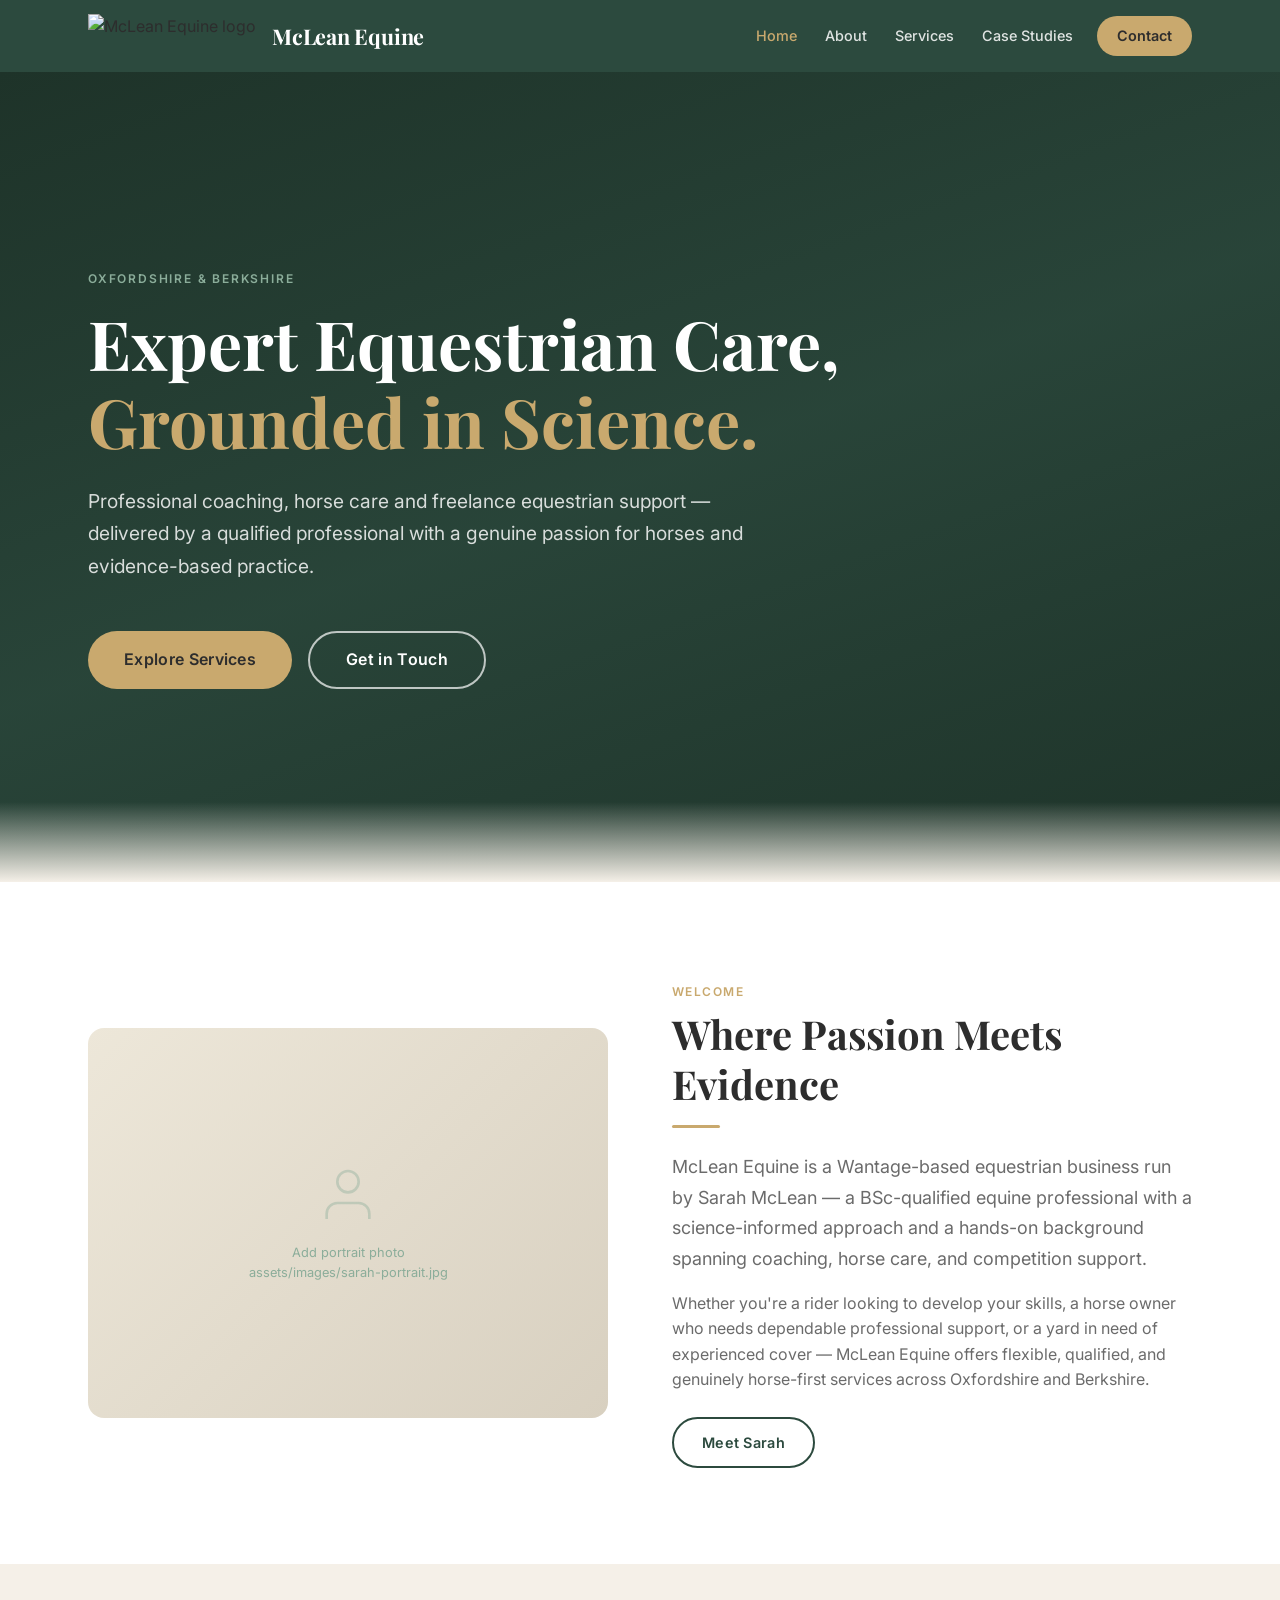
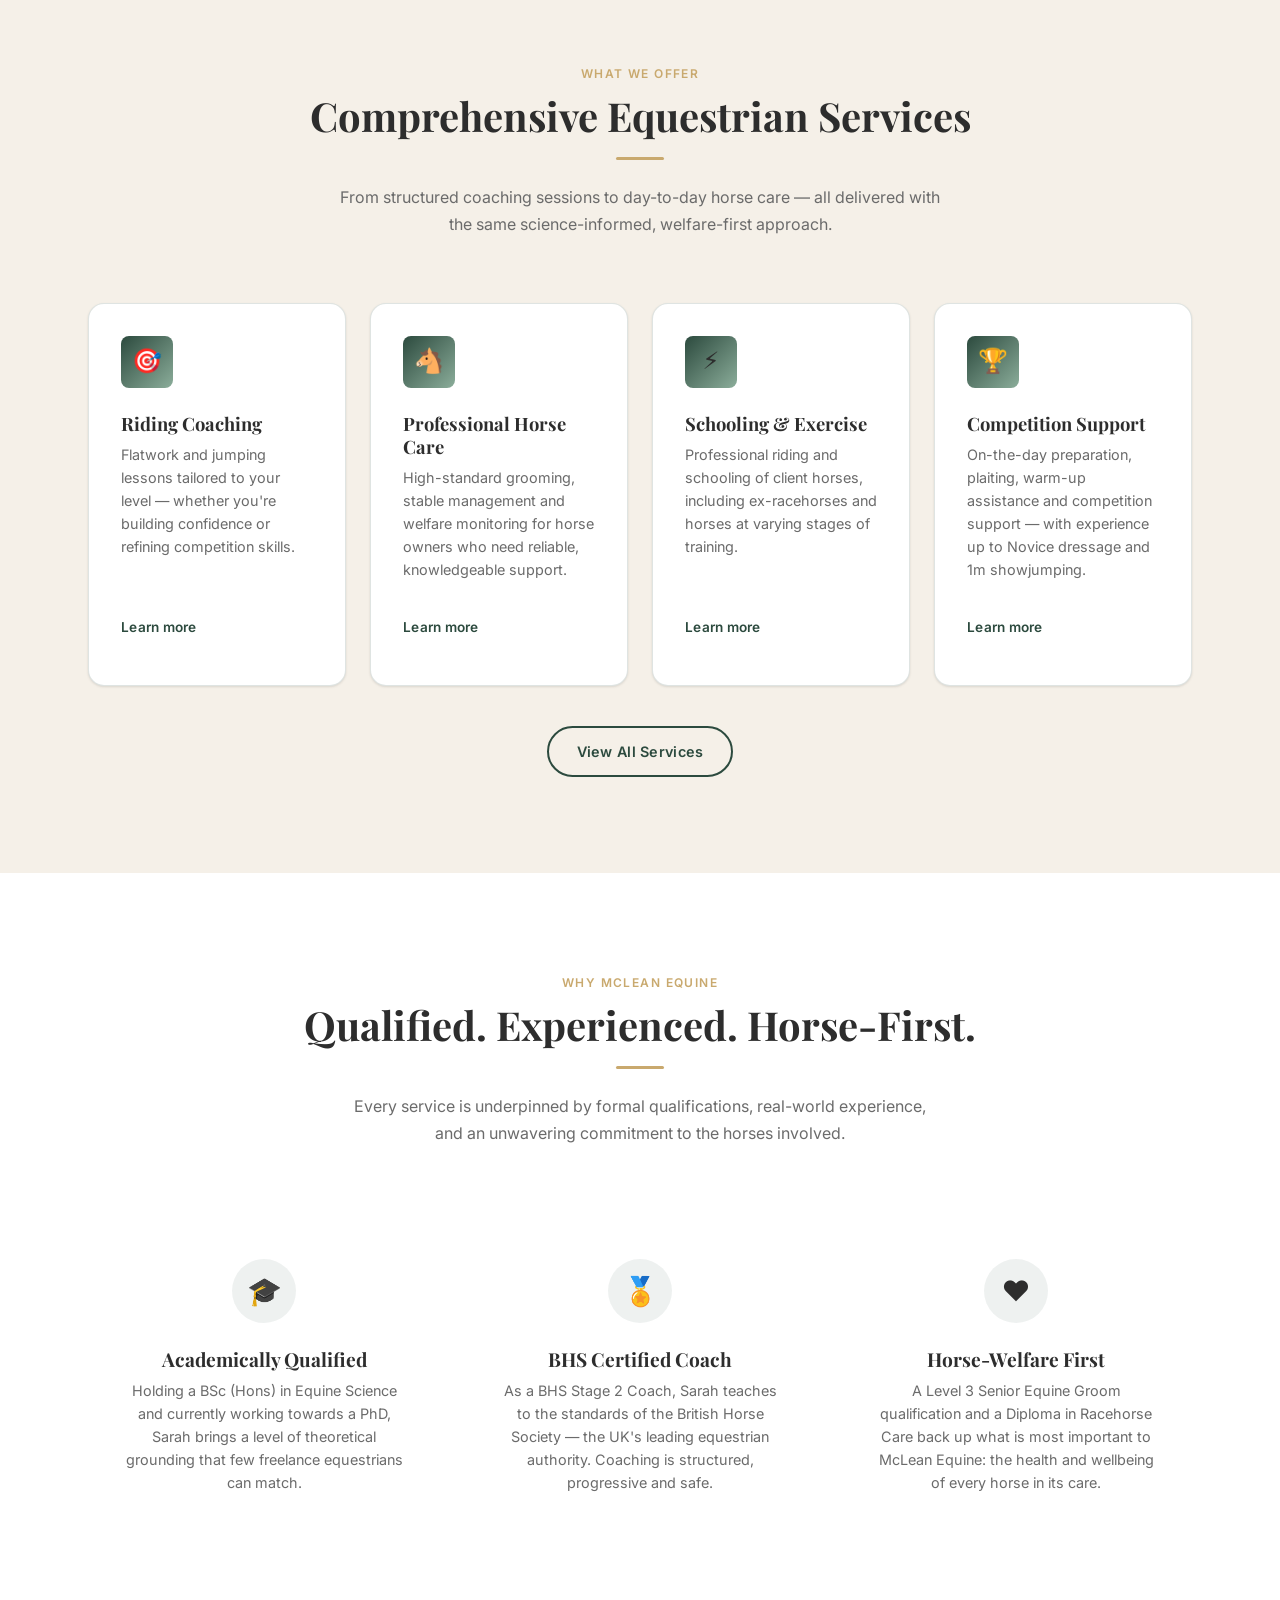
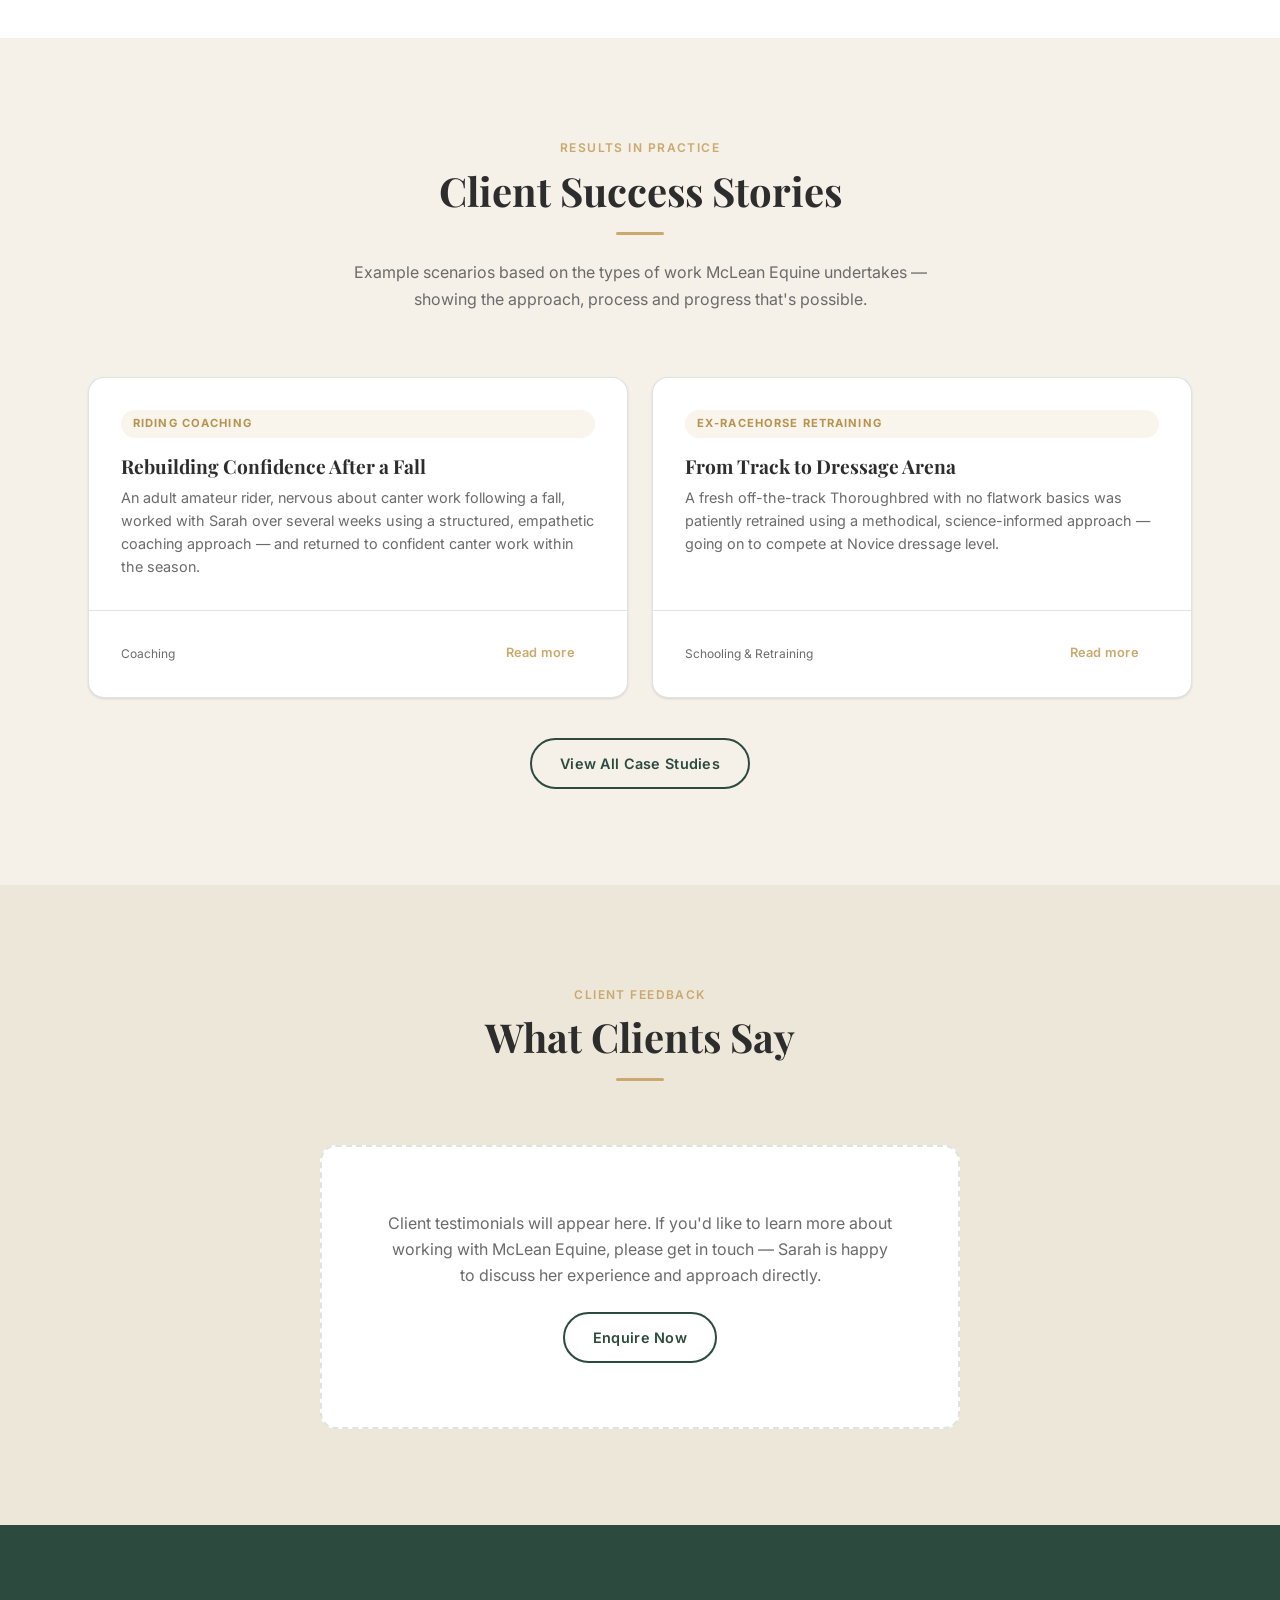
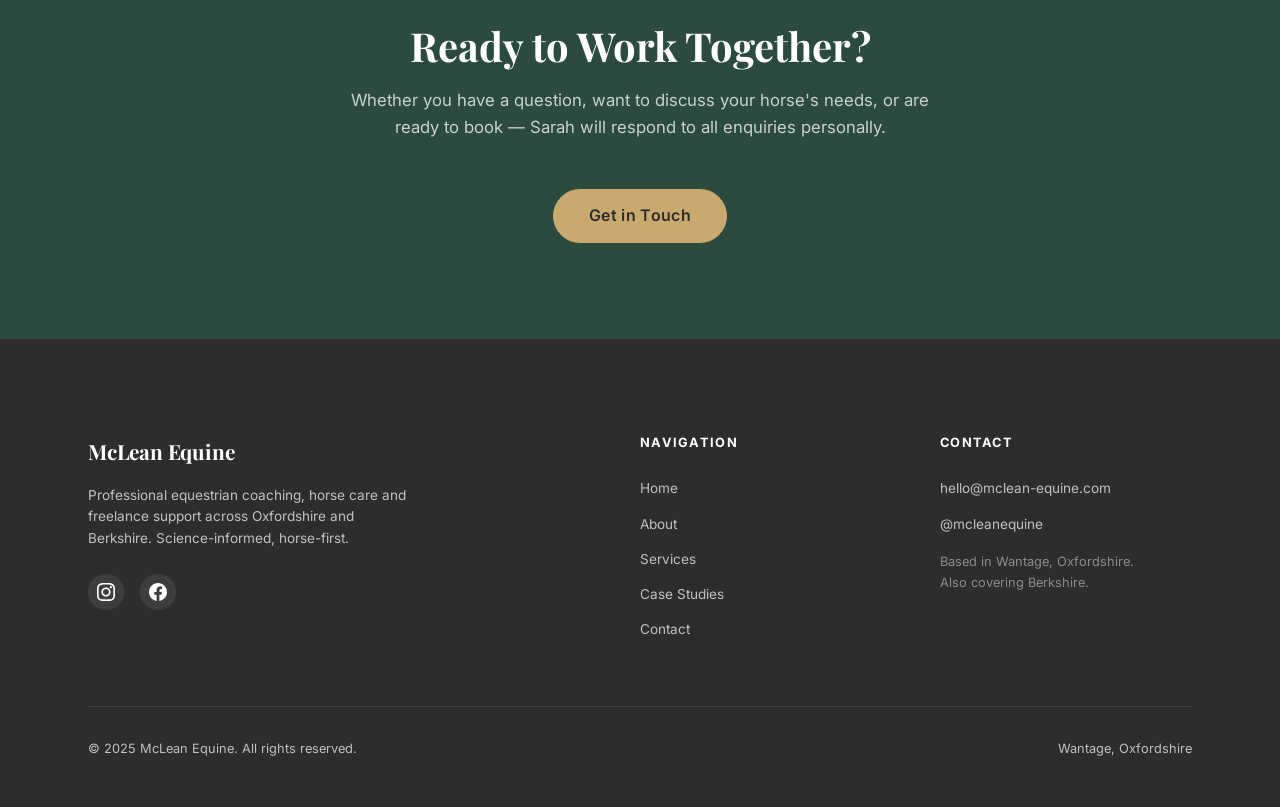
==== index.html @ bbc58761 "Build complete multi-page static McLean Equine website Agent-Logs-Url: https://github.com/Jadam00/Mc" ====
<!DOCTYPE html>
<html lang="en">
<head>
  <meta charset="UTF-8">
  <meta name="viewport" content="width=device-width, initial-scale=1.0">
  <title>McLean Equine | Equestrian Coaching &amp; Horse Care in Oxfordshire</title>
  <meta name="description" content="Professional equestrian coaching, horse care and freelance support in Oxfordshire and Berkshire. BSc Equine Science. BHS Stage 2 Coach. Science-informed, horse-first.">
  <link rel="canonical" href="https://mclean-equine.com/">
  <meta property="og:title" content="McLean Equine | Equestrian Coaching &amp; Horse Care in Oxfordshire">
  <meta property="og:description" content="Professional equestrian coaching, horse care and freelance support in Oxfordshire and Berkshire. BSc Equine Science. BHS Stage 2 Coach. Science-informed, horse-first.">
  <meta property="og:type" content="website">
  <meta property="og:url" content="https://mclean-equine.com/">
  <meta property="og:image" content="https://mclean-equine.com/assets/images/og-image.jpg">
  <meta name="twitter:card" content="summary_large_image">
  <link rel="preconnect" href="https://fonts.googleapis.com">
  <link rel="preconnect" href="https://fonts.gstatic.com" crossorigin>
  <link href="https://fonts.googleapis.com/css2?family=Playfair+Display:ital,wght@0,400;0,700;1,400&family=Inter:wght@400;500;600;700&display=swap" rel="stylesheet">
  <link rel="stylesheet" href="css/style.css">
</head>
<body>

  <a href="#main-content" class="skip-link">Skip to main content</a>

  <!-- ===================== HEADER ===================== -->
  <header class="site-header">
    <nav class="nav-container" aria-label="Main navigation">
      <div class="logo">
        <a href="index.html">
          <img src="assets/images/logo.png" alt="McLean Equine logo" class="logo-img">
          <span class="logo-text">McLean Equine</span>
        </a>
      </div>
      <button class="nav-toggle" aria-label="Toggle navigation" aria-expanded="false">
        <span></span><span></span><span></span>
      </button>
      <ul class="nav-links" role="list">
        <li><a href="index.html">Home</a></li>
        <li><a href="about.html">About</a></li>
        <li><a href="services.html">Services</a></li>
        <li><a href="case-studies.html">Case Studies</a></li>
        <li><a href="contact.html" class="nav-cta">Contact</a></li>
      </ul>
    </nav>
  </header>

  <main id="main-content">

    <!-- ===================== HERO ===================== -->
    <section class="hero" aria-label="Hero">
      <div class="container">
        <div class="hero-content">
          <span class="hero-eyebrow">Oxfordshire &amp; Berkshire</span>
          <h1 class="hero-title">
            Expert Equestrian Care,<br>
            <span class="highlight">Grounded in Science.</span>
          </h1>
          <p class="hero-subtitle">
            Professional coaching, horse care and freelance equestrian support — delivered by a qualified professional with a genuine passion for horses and evidence-based practice.
          </p>
          <div class="hero-actions">
            <a href="services.html" class="btn btn-primary btn-lg">Explore Services</a>
            <a href="contact.html" class="btn btn-secondary btn-lg">Get in Touch</a>
          </div>
        </div>
      </div>
    </section>

    <!-- ===================== BRAND INTRO ===================== -->
    <section class="section brand-intro bg-white">
      <div class="container">
        <div class="two-col">
          <div class="brand-intro-image reveal">
            <div class="brand-intro-image-placeholder" aria-hidden="true">
              <!-- Replace with: assets/images/sarah-portrait.jpg -->
              <svg viewBox="0 0 24 24" fill="none" stroke="currentColor" stroke-width="1" aria-hidden="true">
                <path d="M20 21v-2a4 4 0 0 0-4-4H8a4 4 0 0 0-4 4v2"/><circle cx="12" cy="7" r="4"/>
              </svg>
              <span>Add portrait photo<br>assets/images/sarah-portrait.jpg</span>
            </div>
          </div>
          <div class="brand-intro-text reveal">
            <span class="section-eyebrow">Welcome</span>
            <h2 class="section-title">Where Passion Meets Evidence</h2>
            <div class="section-rule left"></div>
            <p class="lead" style="margin-bottom:1rem">
              McLean Equine is a Wantage-based equestrian business run by Sarah McLean — a BSc-qualified equine professional with a science-informed approach and a hands-on background spanning coaching, horse care, and competition support.
            </p>
            <p style="color:var(--color-text-light);margin-bottom:1.5rem">
              Whether you're a rider looking to develop your skills, a horse owner who needs dependable professional support, or a yard in need of experienced cover — McLean Equine offers flexible, qualified, and genuinely horse-first services across Oxfordshire and Berkshire.
            </p>
            <a href="about.html" class="btn btn-outline">Meet Sarah</a>
          </div>
        </div>
      </div>
    </section>

    <!-- ===================== SERVICES OVERVIEW ===================== -->
    <section class="section bg-cream">
      <div class="container">
        <div class="section-header centered">
          <span class="section-eyebrow">What We Offer</span>
          <h2 class="section-title">Comprehensive Equestrian Services</h2>
          <div class="section-rule centered"></div>
          <p class="section-subtitle">From structured coaching sessions to day-to-day horse care — all delivered with the same science-informed, welfare-first approach.</p>
        </div>
        <div class="services-grid">
          <article class="service-card reveal">
            <div class="service-card-icon" aria-hidden="true">🎯</div>
            <h3>Riding Coaching</h3>
            <p>Flatwork and jumping lessons tailored to your level — whether you're building confidence or refining competition skills.</p>
            <a href="services.html#coaching" class="btn btn-ghost">Learn more</a>
          </article>
          <article class="service-card reveal">
            <div class="service-card-icon" aria-hidden="true">🐴</div>
            <h3>Professional Horse Care</h3>
            <p>High-standard grooming, stable management and welfare monitoring for horse owners who need reliable, knowledgeable support.</p>
            <a href="services.html#horse-care" class="btn btn-ghost">Learn more</a>
          </article>
          <article class="service-card reveal">
            <div class="service-card-icon" aria-hidden="true">⚡</div>
            <h3>Schooling &amp; Exercise</h3>
            <p>Professional riding and schooling of client horses, including ex-racehorses and horses at varying stages of training.</p>
            <a href="services.html#schooling" class="btn btn-ghost">Learn more</a>
          </article>
          <article class="service-card reveal">
            <div class="service-card-icon" aria-hidden="true">🏆</div>
            <h3>Competition Support</h3>
            <p>On-the-day preparation, plaiting, warm-up assistance and competition support — with experience up to Novice dressage and 1m showjumping.</p>
            <a href="services.html#competition" class="btn btn-ghost">Learn more</a>
          </article>
        </div>
        <div style="text-align:center;margin-top:2.5rem">
          <a href="services.html" class="btn btn-outline">View All Services</a>
        </div>
      </div>
    </section>

    <!-- ===================== TRUST PILLARS ===================== -->
    <section class="section bg-white">
      <div class="container">
        <div class="section-header centered">
          <span class="section-eyebrow">Why McLean Equine</span>
          <h2 class="section-title">Qualified. Experienced. Horse-First.</h2>
          <div class="section-rule centered"></div>
          <p class="section-subtitle">Every service is underpinned by formal qualifications, real-world experience, and an unwavering commitment to the horses involved.</p>
        </div>
        <div class="trust-grid">
          <div class="trust-card reveal">
            <div class="trust-icon" aria-hidden="true">🎓</div>
            <h3>Academically Qualified</h3>
            <p>Holding a BSc (Hons) in Equine Science and currently working towards a PhD, Sarah brings a level of theoretical grounding that few freelance equestrians can match.</p>
          </div>
          <div class="trust-card reveal">
            <div class="trust-icon" aria-hidden="true">🏅</div>
            <h3>BHS Certified Coach</h3>
            <p>As a BHS Stage 2 Coach, Sarah teaches to the standards of the British Horse Society — the UK's leading equestrian authority. Coaching is structured, progressive and safe.</p>
          </div>
          <div class="trust-card reveal">
            <div class="trust-icon" aria-hidden="true">❤️</div>
            <h3>Horse-Welfare First</h3>
            <p>A Level 3 Senior Equine Groom qualification and a Diploma in Racehorse Care back up what is most important to McLean Equine: the health and wellbeing of every horse in its care.</p>
          </div>
        </div>
      </div>
    </section>

    <!-- ===================== CASE STUDY PREVIEWS ===================== -->
    <section class="section bg-cream">
      <div class="container">
        <div class="section-header centered">
          <span class="section-eyebrow">Results in Practice</span>
          <h2 class="section-title">Client Success Stories</h2>
          <div class="section-rule centered"></div>
          <p class="section-subtitle">Example scenarios based on the types of work McLean Equine undertakes — showing the approach, process and progress that's possible.</p>
        </div>
        <div class="case-grid">
          <article class="case-card reveal">
            <div class="case-card-body">
              <span class="case-card-tag">Riding Coaching</span>
              <h3>Rebuilding Confidence After a Fall</h3>
              <p>An adult amateur rider, nervous about canter work following a fall, worked with Sarah over several weeks using a structured, empathetic coaching approach — and returned to confident canter work within the season.</p>
            </div>
            <div class="case-card-footer">
              <span class="services-tag">Coaching</span>
              <a href="case-studies.html#confidence" class="btn btn-ghost btn-sm">Read more</a>
            </div>
          </article>
          <article class="case-card reveal">
            <div class="case-card-body">
              <span class="case-card-tag">Ex-Racehorse Retraining</span>
              <h3>From Track to Dressage Arena</h3>
              <p>A fresh off-the-track Thoroughbred with no flatwork basics was patiently retrained using a methodical, science-informed approach — going on to compete at Novice dressage level.</p>
            </div>
            <div class="case-card-footer">
              <span class="services-tag">Schooling &amp; Retraining</span>
              <a href="case-studies.html#ottb" class="btn btn-ghost btn-sm">Read more</a>
            </div>
          </article>
        </div>
        <div style="text-align:center;margin-top:2.5rem">
          <a href="case-studies.html" class="btn btn-outline">View All Case Studies</a>
        </div>
      </div>
    </section>

    <!-- ===================== TESTIMONIALS PLACEHOLDER ===================== -->
    <section class="section bg-cream-dark">
      <div class="container">
        <div class="section-header centered">
          <span class="section-eyebrow">Client Feedback</span>
          <h2 class="section-title">What Clients Say</h2>
          <div class="section-rule centered"></div>
        </div>
        <div class="testimonials-placeholder">
          <p>Client testimonials will appear here. If you'd like to learn more about working with McLean Equine, please get in touch — Sarah is happy to discuss her experience and approach directly.</p>
          <a href="contact.html" class="btn btn-outline">Enquire Now</a>
        </div>
      </div>
    </section>

    <!-- ===================== FINAL CTA ===================== -->
    <section class="cta-section">
      <div class="container">
        <h2>Ready to Work Together?</h2>
        <p>Whether you have a question, want to discuss your horse's needs, or are ready to book — Sarah will respond to all enquiries personally.</p>
        <a href="contact.html" class="btn btn-primary btn-lg">Get in Touch</a>
      </div>
    </section>

  </main>

  <!-- ===================== FOOTER ===================== -->
  <footer class="site-footer">
    <div class="container">
      <div class="footer-grid">
        <div class="footer-brand">
          <span class="logo-text">McLean Equine</span>
          <p>Professional equestrian coaching, horse care and freelance support across Oxfordshire and Berkshire. Science-informed, horse-first.</p>
          <div class="footer-socials">
            <a href="https://www.instagram.com/mcleanequine/" aria-label="McLean Equine on Instagram" rel="noopener noreferrer" target="_blank">
              <svg viewBox="0 0 24 24" aria-hidden="true"><path d="M12 2.163c3.204 0 3.584.012 4.85.07 3.252.148 4.771 1.691 4.919 4.919.058 1.265.069 1.645.069 4.849 0 3.205-.012 3.584-.069 4.849-.149 3.225-1.664 4.771-4.919 4.919-1.266.058-1.644.07-4.85.07-3.204 0-3.584-.012-4.849-.07-3.26-.149-4.771-1.699-4.919-4.92-.058-1.265-.07-1.644-.07-4.849 0-3.204.013-3.583.07-4.849.149-3.227 1.664-4.771 4.919-4.919 1.266-.057 1.645-.069 4.849-.069zm0-2.163c-3.259 0-3.667.014-4.947.072-4.358.2-6.78 2.618-6.98 6.98-.059 1.281-.073 1.689-.073 4.948 0 3.259.014 3.668.072 4.948.2 4.358 2.618 6.78 6.98 6.98 1.281.058 1.689.072 4.948.072 3.259 0 3.668-.014 4.948-.072 4.354-.2 6.782-2.618 6.979-6.98.059-1.28.073-1.689.073-4.948 0-3.259-.014-3.667-.072-4.947-.196-4.354-2.617-6.78-6.979-6.98-1.281-.059-1.69-.073-4.949-.073zm0 5.838c-3.403 0-6.162 2.759-6.162 6.162s2.759 6.163 6.162 6.163 6.162-2.759 6.162-6.163c0-3.403-2.759-6.162-6.162-6.162zm0 10.162c-2.209 0-4-1.79-4-4 0-2.209 1.791-4 4-4s4 1.791 4 4c0 2.21-1.791 4-4 4zm6.406-11.845c-.796 0-1.441.645-1.441 1.44s.645 1.44 1.441 1.44c.795 0 1.439-.645 1.439-1.44s-.644-1.44-1.439-1.44z"/></svg>
            </a>
            <a href="https://www.facebook.com/mcleanequine/" aria-label="McLean Equine on Facebook" rel="noopener noreferrer" target="_blank">
              <svg viewBox="0 0 24 24" aria-hidden="true"><path d="M24 12.073c0-6.627-5.373-12-12-12s-12 5.373-12 12c0 5.99 4.388 10.954 10.125 11.854v-8.385H7.078v-3.47h3.047V9.43c0-3.007 1.792-4.669 4.533-4.669 1.312 0 2.686.235 2.686.235v2.953H15.83c-1.491 0-1.956.925-1.956 1.874v2.25h3.328l-.532 3.47h-2.796v8.385C19.612 23.027 24 18.062 24 12.073z"/></svg>
            </a>
          </div>
        </div>
        <div class="footer-col">
          <h4>Navigation</h4>
          <ul>
            <li><a href="index.html">Home</a></li>
            <li><a href="about.html">About</a></li>
            <li><a href="services.html">Services</a></li>
            <li><a href="case-studies.html">Case Studies</a></li>
            <li><a href="contact.html">Contact</a></li>
          </ul>
        </div>
        <div class="footer-col">
          <h4>Contact</h4>
          <ul>
            <li><a href="mailto:hello@mclean-equine.com">hello@mclean-equine.com</a></li>
            <li><a href="https://www.instagram.com/mcleanequine/" rel="noopener noreferrer" target="_blank">@mcleanequine</a></li>
          </ul>
          <p style="margin-top:1rem;font-size:0.8rem;color:rgba(255,255,255,0.45)">Based in Wantage, Oxfordshire.<br>Also covering Berkshire.</p>
        </div>
      </div>
      <div class="footer-bottom">
        <span>© 2025 McLean Equine. All rights reserved.</span>
        <span>Wantage, Oxfordshire</span>
      </div>
    </div>
  </footer>

  <script src="js/main.js"></script>
</body>
</html>
---- css/style.css ----
/* ============================================================
   McLean Equine — style.css
   ============================================================ */

/* ------------------------------------------------------------
   Custom Properties
   ------------------------------------------------------------ */
:root {
  /* Colours */
  --color-green:      #2C4A3E;
  --color-green-dark: #1e3329;
  --color-charcoal:   #2D2D2D;
  --color-cream:      #F5F0E8;
  --color-cream-dark: #ede7d9;
  --color-sage:       #8BAD9A;
  --color-gold:       #C9A96E;
  --color-gold-dark:  #b8934f;
  --color-white:      #FFFFFF;
  --color-text-light: #6b6b6b;
  --color-border:     rgba(44, 74, 62, 0.15);

  /* Typography */
  --font-heading: 'Playfair Display', Georgia, serif;
  --font-body:    'Inter', system-ui, -apple-system, sans-serif;

  /* Spacing scale */
  --space-xs:  0.5rem;
  --space-sm:  1rem;
  --space-md:  1.5rem;
  --space-lg:  2rem;
  --space-xl:  3rem;
  --space-2xl: 4rem;
  --space-3xl: 6rem;

  /* Shadows */
  --shadow-sm: 0 1px 3px rgba(0,0,0,0.08), 0 1px 2px rgba(0,0,0,0.04);
  --shadow-md: 0 4px 12px rgba(0,0,0,0.12), 0 2px 4px rgba(0,0,0,0.06);
  --shadow-lg: 0 8px 32px rgba(0,0,0,0.16), 0 4px 8px rgba(0,0,0,0.08);

  /* Transitions */
  --transition-fast: 150ms ease;
  --transition-base: 250ms ease;
  --transition-slow: 400ms ease;

  /* Radii */
  --radius-sm:   4px;
  --radius-md:   8px;
  --radius-lg:   16px;
  --radius-full: 9999px;

  /* Layout */
  --max-width:     1200px;
  --header-height: 72px;
}

/* ------------------------------------------------------------
   Reset / Base
   ------------------------------------------------------------ */
*, *::before, *::after {
  box-sizing: border-box;
  margin: 0;
  padding: 0;
}

html {
  font-size: 16px;
  -webkit-text-size-adjust: 100%;
}

@media (prefers-reduced-motion: no-preference) {
  html { scroll-behavior: smooth; }
}

body {
  font-family: var(--font-body);
  color: var(--color-charcoal);
  background-color: var(--color-cream);
  line-height: 1.6;
  -webkit-font-smoothing: antialiased;
  -moz-osx-font-smoothing: grayscale;
}

img, svg { display: block; max-width: 100%; }
a { color: inherit; text-decoration: none; }
ul { list-style: none; }
button { cursor: pointer; font-family: inherit; border: none; background: none; }

/* ------------------------------------------------------------
   Skip link
   ------------------------------------------------------------ */
.skip-link {
  position: absolute;
  top: -100%;
  left: 0;
  padding: var(--space-xs) var(--space-sm);
  background: var(--color-gold);
  color: var(--color-charcoal);
  font-weight: 600;
  z-index: 9999;
  border-radius: 0 0 var(--radius-sm) 0;
}
.skip-link:focus { top: 0; }

/* ------------------------------------------------------------
   Typography
   ------------------------------------------------------------ */
h1, h2, h3, h4, h5, h6 {
  font-family: var(--font-heading);
  line-height: 1.25;
  color: var(--color-charcoal);
}

h1 { font-size: clamp(2rem, 5vw, 3.5rem); }
h2 { font-size: clamp(1.6rem, 3.5vw, 2.5rem); }
h3 { font-size: clamp(1.2rem, 2.5vw, 1.6rem); }
h4 { font-size: 1.15rem; }

p { max-width: 72ch; }

.lead {
  font-size: 1.125rem;
  line-height: 1.7;
  color: var(--color-text-light);
}

.section-eyebrow {
  display: inline-block;
  font-size: 0.75rem;
  font-weight: 600;
  letter-spacing: 0.12em;
  text-transform: uppercase;
  color: var(--color-gold);
  margin-bottom: var(--space-xs);
}

.section-title { margin-bottom: var(--space-xs); }

.section-subtitle {
  font-size: 1rem;
  color: var(--color-text-light);
  max-width: 60ch;
  line-height: 1.7;
}

.section-rule {
  width: 48px;
  height: 3px;
  background: var(--color-gold);
  border-radius: var(--radius-full);
  margin: var(--space-sm) 0 var(--space-md);
}
.section-rule.centered { margin-left: auto; margin-right: auto; }
.section-rule.left { margin-left: 0; }

/* ------------------------------------------------------------
   Layout helpers
   ------------------------------------------------------------ */
.container {
  width: 100%;
  max-width: var(--max-width);
  margin-inline: auto;
  padding-inline: var(--space-md);
}

@media (min-width: 768px) {
  .container { padding-inline: var(--space-xl); }
}

.section {
  padding-block: var(--space-3xl);
}

.section-header { margin-bottom: var(--space-2xl); }
.section-header.centered { text-align: center; }
.section-header.centered .section-subtitle { margin-inline: auto; }

.bg-white      { background: var(--color-white); }
.bg-cream      { background: var(--color-cream); }
.bg-cream-dark { background: var(--color-cream-dark); }
.bg-green      { background: var(--color-green); color: var(--color-white); }

.text-center { text-align: center; }

/* ------------------------------------------------------------
   Buttons
   ------------------------------------------------------------ */
.btn {
  display: inline-flex;
  align-items: center;
  gap: var(--space-xs);
  padding: 0.75rem 1.75rem;
  border-radius: var(--radius-full);
  font-family: var(--font-body);
  font-size: 0.9rem;
  font-weight: 600;
  letter-spacing: 0.02em;
  transition: background var(--transition-base), color var(--transition-base),
              border-color var(--transition-base), box-shadow var(--transition-base),
              transform var(--transition-fast);
}

.btn:focus-visible {
  outline: 3px solid var(--color-gold);
  outline-offset: 3px;
}

.btn:active { transform: translateY(1px); }

.btn-primary {
  background: var(--color-gold);
  color: var(--color-charcoal);
}
.btn-primary:hover {
  background: var(--color-gold-dark);
  box-shadow: var(--shadow-md);
}

.btn-secondary {
  background: transparent;
  color: var(--color-white);
  border: 2px solid rgba(255,255,255,0.7);
}
.btn-secondary:hover {
  background: rgba(255,255,255,0.1);
  border-color: var(--color-white);
}

.btn-outline {
  background: transparent;
  color: var(--color-green);
  border: 2px solid var(--color-green);
}
.btn-outline:hover {
  background: var(--color-green);
  color: var(--color-white);
}

.btn-ghost {
  background: transparent;
  color: var(--color-gold);
  padding-left: 0;
  padding-right: 0;
  border-radius: 0;
  border-bottom: 2px solid transparent;
}
.btn-ghost:hover { border-bottom-color: var(--color-gold); }

.btn-lg { padding: 0.9rem 2.25rem; font-size: 1rem; }
.btn-sm { padding: 0.5rem 1.25rem; font-size: 0.8rem; }

@media (prefers-reduced-motion: reduce) {
  .btn { transition: none; }
}

/* ------------------------------------------------------------
   Header / Nav
   ------------------------------------------------------------ */
.site-header {
  position: sticky;
  top: 0;
  z-index: 100;
  height: var(--header-height);
  background: var(--color-green);
  transition: box-shadow var(--transition-base);
}

.site-header.scrolled {
  box-shadow: 0 2px 16px rgba(0,0,0,0.25);
}

.nav-container {
  display: flex;
  align-items: center;
  justify-content: space-between;
  height: 100%;
  max-width: var(--max-width);
  margin-inline: auto;
  padding-inline: var(--space-md);
}

@media (min-width: 768px) {
  .nav-container { padding-inline: var(--space-xl); }
}

/* Logo */
.logo a {
  display: flex;
  align-items: center;
  gap: var(--space-sm);
}

.logo-img {
  height: 44px;
  width: auto;
  object-fit: contain;
}

.logo-text {
  font-family: var(--font-heading);
  font-size: 1.35rem;
  font-weight: 700;
  color: var(--color-white);
  letter-spacing: -0.01em;
  white-space: nowrap;
}

/* Nav links */
.nav-links {
  display: none;
  flex-direction: column;
  position: fixed;
  inset: var(--header-height) 0 0 0;
  background: var(--color-green-dark);
  padding: var(--space-lg);
  gap: 0;
  overflow-y: auto;
  z-index: 99;
}

.nav-links.is-open { display: flex; }

.nav-links li a {
  display: block;
  padding: var(--space-sm) 0;
  font-size: 1.1rem;
  font-weight: 500;
  color: rgba(255,255,255,0.85);
  border-bottom: 1px solid rgba(255,255,255,0.1);
  transition: color var(--transition-fast), padding-left var(--transition-fast);
}

.nav-links li:last-child a { border-bottom: none; }

.nav-links li a:hover,
.nav-links li a.active {
  color: var(--color-gold);
  padding-left: var(--space-xs);
}

.nav-links li a.nav-cta {
  display: inline-flex;
  margin-top: var(--space-sm);
  padding: 0.6rem 1.5rem;
  background: var(--color-gold);
  color: var(--color-charcoal);
  border-radius: var(--radius-full);
  font-weight: 600;
  border-bottom: none;
}
.nav-links li a.nav-cta:hover { background: var(--color-gold-dark); padding-left: 1.5rem; }

@media (min-width: 768px) {
  .nav-links {
    display: flex;
    flex-direction: row;
    position: static;
    background: transparent;
    padding: 0;
    gap: 0.25rem;
    align-items: center;
  }

  .nav-links li a {
    padding: 0.4rem 0.75rem;
    font-size: 0.9rem;
    border-bottom: none;
  }

  .nav-links li a:hover,
  .nav-links li a.active {
    padding-left: 0.75rem;
  }

  .nav-links li a.nav-cta {
    margin-top: 0;
    margin-left: var(--space-xs);
    padding: 0.5rem 1.25rem;
  }
}

/* Hamburger */
.nav-toggle {
  display: flex;
  flex-direction: column;
  justify-content: space-between;
  width: 26px;
  height: 18px;
  padding: 0;
}

.nav-toggle span {
  display: block;
  height: 2px;
  background: var(--color-white);
  border-radius: 2px;
  transition: transform var(--transition-base), opacity var(--transition-base);
  transform-origin: center;
}

.nav-toggle[aria-expanded="true"] span:nth-child(1) {
  transform: translateY(8px) rotate(45deg);
}
.nav-toggle[aria-expanded="true"] span:nth-child(2) {
  opacity: 0;
}
.nav-toggle[aria-expanded="true"] span:nth-child(3) {
  transform: translateY(-8px) rotate(-45deg);
}

.nav-toggle:focus-visible {
  outline: 2px solid var(--color-gold);
  outline-offset: 4px;
  border-radius: var(--radius-sm);
}

@media (min-width: 768px) {
  .nav-toggle { display: none; }
}

/* ------------------------------------------------------------
   Hero
   ------------------------------------------------------------ */
.hero {
  position: relative;
  min-height: 90vh;
  display: flex;
  align-items: center;
  background-color: var(--color-green-dark);
  background-image:
    linear-gradient(
      160deg,
      rgba(30, 51, 41, 0.92) 0%,
      rgba(44, 74, 62, 0.75) 50%,
      rgba(30, 51, 41, 0.88) 100%
    ),
    url('../assets/images/hero-bg.jpg');
  background-size: cover;
  background-position: center;
  overflow: hidden;
}

.hero::after {
  content: '';
  position: absolute;
  bottom: 0;
  left: 0;
  right: 0;
  height: 80px;
  background: linear-gradient(to bottom, transparent, var(--color-cream));
  pointer-events: none;
}

.hero-content {
  position: relative;
  z-index: 1;
  max-width: 760px;
}

.hero-eyebrow {
  display: inline-block;
  font-size: 0.75rem;
  font-weight: 600;
  letter-spacing: 0.15em;
  text-transform: uppercase;
  color: var(--color-sage);
  margin-bottom: var(--space-sm);
}

.hero-title {
  font-family: var(--font-heading);
  font-size: clamp(2.4rem, 6vw, 4.25rem);
  font-weight: 700;
  color: var(--color-white);
  line-height: 1.15;
  margin-bottom: var(--space-md);
}

.hero-title .highlight { color: var(--color-gold); }

.hero-subtitle {
  font-size: clamp(1rem, 1.5vw, 1.2rem);
  color: rgba(255,255,255,0.82);
  line-height: 1.7;
  max-width: 58ch;
  margin-bottom: var(--space-xl);
}

.hero-actions {
  display: flex;
  flex-wrap: wrap;
  gap: var(--space-sm);
}

/* Page hero (inner pages) */
.page-hero {
  background: var(--color-green);
  padding-block: var(--space-3xl) calc(var(--space-3xl) - var(--space-md));
}

.page-hero .breadcrumb {
  font-size: 0.8rem;
  color: rgba(255,255,255,0.55);
  margin-bottom: var(--space-sm);
  letter-spacing: 0.03em;
}

.page-hero .breadcrumb a {
  color: rgba(255,255,255,0.55);
  transition: color var(--transition-fast);
}
.page-hero .breadcrumb a:hover { color: var(--color-gold); }

.page-hero h1 {
  color: var(--color-white);
  margin-bottom: var(--space-sm);
}

.page-hero .hero-subtitle {
  color: rgba(255,255,255,0.7);
  font-size: 1.05rem;
}

/* ------------------------------------------------------------
   Brand intro (homepage)
   ------------------------------------------------------------ */
.brand-intro .two-col {
  display: grid;
  gap: var(--space-2xl);
  align-items: center;
}

@media (min-width: 768px) {
  .brand-intro .two-col { grid-template-columns: 1fr 1fr; }
}

.brand-intro-image {
  position: relative;
  aspect-ratio: 4/3;
  background: var(--color-cream-dark);
  border-radius: var(--radius-lg);
  overflow: hidden;
}

.brand-intro-image img {
  width: 100%;
  height: 100%;
  object-fit: cover;
}

.brand-intro-image-placeholder {
  width: 100%;
  height: 100%;
  display: flex;
  align-items: center;
  justify-content: center;
  flex-direction: column;
  gap: var(--space-sm);
  color: var(--color-sage);
  font-size: 0.8rem;
  text-align: center;
  padding: var(--space-lg);
  background: linear-gradient(135deg, var(--color-cream-dark) 0%, #d8d0c0 100%);
}

.brand-intro-image-placeholder svg {
  width: 64px;
  height: 64px;
  opacity: 0.4;
}

/* ------------------------------------------------------------
   Service cards
   ------------------------------------------------------------ */
.services-grid {
  display: grid;
  gap: var(--space-md);
  grid-template-columns: 1fr;
}

@media (min-width: 640px) {
  .services-grid { grid-template-columns: repeat(2, 1fr); }
}

@media (min-width: 1024px) {
  .services-grid { grid-template-columns: repeat(4, 1fr); }
}

.service-card {
  background: var(--color-white);
  border-radius: var(--radius-lg);
  padding: var(--space-lg);
  box-shadow: var(--shadow-sm);
  border: 1px solid var(--color-border);
  transition: box-shadow var(--transition-base), transform var(--transition-base);
  display: flex;
  flex-direction: column;
}

.service-card:hover {
  box-shadow: var(--shadow-md);
  transform: translateY(-3px);
}

.service-card-icon {
  width: 52px;
  height: 52px;
  background: linear-gradient(135deg, var(--color-green) 0%, var(--color-sage) 100%);
  border-radius: var(--radius-md);
  display: flex;
  align-items: center;
  justify-content: center;
  margin-bottom: var(--space-md);
  font-size: 1.5rem;
  flex-shrink: 0;
}

.service-card h3 {
  font-size: 1.15rem;
  margin-bottom: var(--space-xs);
}

.service-card p {
  font-size: 0.9rem;
  color: var(--color-text-light);
  line-height: 1.6;
  flex: 1;
  margin-bottom: var(--space-md);
}

.service-card .btn-ghost {
  font-size: 0.85rem;
  font-weight: 600;
  color: var(--color-green);
  align-self: flex-start;
  border-bottom-color: transparent;
}
.service-card .btn-ghost:hover { border-bottom-color: var(--color-green); }

/* Services page full sections */
.service-section {
  padding-block: var(--space-2xl);
  border-bottom: 1px solid var(--color-border);
}

.service-section:last-of-type { border-bottom: none; }

.service-section-inner {
  display: grid;
  gap: var(--space-2xl);
  align-items: start;
}

@media (min-width: 768px) {
  .service-section-inner { grid-template-columns: 1fr 2fr; }
}

.service-meta {
  position: sticky;
  top: calc(var(--header-height) + var(--space-md));
}

.service-meta .service-icon-lg {
  width: 72px;
  height: 72px;
  background: linear-gradient(135deg, var(--color-green) 0%, var(--color-sage) 100%);
  border-radius: var(--radius-lg);
  display: flex;
  align-items: center;
  justify-content: center;
  font-size: 2rem;
  margin-bottom: var(--space-md);
}

.service-meta h2 { font-size: 1.75rem; margin-bottom: var(--space-xs); }

.service-body h3 {
  font-size: 1rem;
  font-weight: 600;
  color: var(--color-green);
  text-transform: uppercase;
  letter-spacing: 0.06em;
  margin-top: var(--space-lg);
  margin-bottom: var(--space-xs);
}

.service-body h3:first-child { margin-top: 0; }

.service-body p {
  color: var(--color-text-light);
  line-height: 1.7;
  margin-bottom: var(--space-sm);
  max-width: 65ch;
}

.service-body ul {
  list-style: none;
  padding: 0;
  margin-bottom: var(--space-sm);
}

.service-body ul li {
  padding: 0.3rem 0 0.3rem 1.4rem;
  position: relative;
  color: var(--color-text-light);
  font-size: 0.95rem;
}

.service-body ul li::before {
  content: '';
  position: absolute;
  left: 0;
  top: 0.7rem;
  width: 6px;
  height: 6px;
  background: var(--color-gold);
  border-radius: 50%;
}

.enquire-nudge {
  background: var(--color-cream-dark);
  border-left: 4px solid var(--color-gold);
  border-radius: 0 var(--radius-md) var(--radius-md) 0;
  padding: var(--space-md) var(--space-lg);
  margin-top: var(--space-lg);
}
.enquire-nudge p { margin: 0 0 var(--space-sm); font-size: 0.95rem; max-width: none; }

/* ------------------------------------------------------------
   Trust / Why choose
   ------------------------------------------------------------ */
.trust-grid {
  display: grid;
  gap: var(--space-md);
  grid-template-columns: 1fr;
}

@media (min-width: 640px) {
  .trust-grid { grid-template-columns: repeat(3, 1fr); }
}

.trust-card {
  text-align: center;
  padding: var(--space-xl) var(--space-lg);
}

.trust-icon {
  width: 64px;
  height: 64px;
  margin: 0 auto var(--space-md);
  background: rgba(44,74,62,0.08);
  border-radius: 50%;
  display: flex;
  align-items: center;
  justify-content: center;
  font-size: 1.75rem;
}

.trust-card h3 { margin-bottom: var(--space-xs); font-size: 1.2rem; }
.trust-card p { font-size: 0.9rem; color: var(--color-text-light); margin-inline: auto; }

/* ------------------------------------------------------------
   Case study cards
   ------------------------------------------------------------ */
.case-grid {
  display: grid;
  gap: var(--space-md);
}

@media (min-width: 640px) {
  .case-grid { grid-template-columns: repeat(2, 1fr); }
}

.case-card {
  background: var(--color-white);
  border-radius: var(--radius-lg);
  overflow: hidden;
  box-shadow: var(--shadow-sm);
  border: 1px solid var(--color-border);
  transition: box-shadow var(--transition-base), transform var(--transition-base);
  display: flex;
  flex-direction: column;
}

.case-card:hover {
  box-shadow: var(--shadow-md);
  transform: translateY(-3px);
}

.case-card-tag {
  display: inline-block;
  font-size: 0.7rem;
  font-weight: 700;
  letter-spacing: 0.1em;
  text-transform: uppercase;
  color: var(--color-gold-dark);
  background: rgba(201,169,110,0.12);
  padding: 0.3rem 0.75rem;
  border-radius: var(--radius-full);
  margin-bottom: var(--space-sm);
}

.case-card-body { padding: var(--space-lg); flex: 1; display: flex; flex-direction: column; }
.case-card-body h3 { font-size: 1.2rem; margin-bottom: var(--space-xs); }
.case-card-body p { font-size: 0.9rem; color: var(--color-text-light); flex: 1; }
.case-card-footer {
  padding: var(--space-md) var(--space-lg);
  border-top: 1px solid var(--color-border);
  display: flex;
  align-items: center;
  justify-content: space-between;
}
.case-card-footer .services-tag {
  font-size: 0.75rem;
  color: var(--color-text-light);
}

/* Full case study page */
.case-study-full {
  margin-bottom: var(--space-2xl);
  padding-bottom: var(--space-2xl);
  border-bottom: 1px solid var(--color-border);
}

.case-study-full:last-child { border-bottom: none; }

.case-header {
  display: flex;
  align-items: flex-start;
  gap: var(--space-md);
  margin-bottom: var(--space-xl);
  flex-wrap: wrap;
}

.case-number {
  font-family: var(--font-heading);
  font-size: 4rem;
  font-weight: 700;
  color: rgba(44,74,62,0.12);
  line-height: 1;
  flex-shrink: 0;
}

.case-header-text .case-tag { margin-bottom: var(--space-xs); }
.case-header-text h2 { font-size: clamp(1.4rem, 3vw, 2rem); }

.case-body {
  display: grid;
  gap: var(--space-xl);
}

@media (min-width: 768px) {
  .case-body { grid-template-columns: 2fr 1fr; }
}

.case-narrative h3 {
  font-size: 0.85rem;
  font-weight: 700;
  text-transform: uppercase;
  letter-spacing: 0.08em;
  color: var(--color-green);
  margin-bottom: var(--space-xs);
  margin-top: var(--space-lg);
}

.case-narrative h3:first-child { margin-top: 0; }

.case-narrative p {
  color: var(--color-text-light);
  line-height: 1.7;
  max-width: 65ch;
  margin-bottom: var(--space-sm);
}

.case-outcome {
  background: var(--color-green);
  color: var(--color-white);
  border-radius: var(--radius-lg);
  padding: var(--space-lg);
  height: fit-content;
}

.case-outcome h4 {
  font-size: 0.85rem;
  text-transform: uppercase;
  letter-spacing: 0.08em;
  color: var(--color-sage);
  margin-bottom: var(--space-sm);
}

.case-outcome p {
  font-size: 0.95rem;
  line-height: 1.6;
  color: rgba(255,255,255,0.85);
  max-width: none;
  margin-bottom: var(--space-sm);
}

.case-outcome .services-involved {
  margin-top: var(--space-sm);
  padding-top: var(--space-sm);
  border-top: 1px solid rgba(255,255,255,0.2);
  font-size: 0.8rem;
  color: rgba(255,255,255,0.55);
}

/* ------------------------------------------------------------
   Testimonials
   ------------------------------------------------------------ */
.testimonials-placeholder {
  text-align: center;
  padding: var(--space-2xl);
  background: var(--color-white);
  border-radius: var(--radius-lg);
  border: 2px dashed var(--color-border);
  max-width: 640px;
  margin-inline: auto;
}

.testimonials-placeholder p {
  color: var(--color-text-light);
  font-size: 1rem;
  margin-inline: auto;
  margin-bottom: var(--space-md);
}

/* ------------------------------------------------------------
   About page
   ------------------------------------------------------------ */
.about-intro {
  display: grid;
  gap: var(--space-2xl);
  align-items: center;
}

@media (min-width: 768px) {
  .about-intro { grid-template-columns: 1fr 1.4fr; }
}

.about-image {
  aspect-ratio: 3/4;
  background: var(--color-cream-dark);
  border-radius: var(--radius-lg);
  overflow: hidden;
  position: relative;
}

.about-image img { width: 100%; height: 100%; object-fit: cover; }

.about-image-placeholder {
  width: 100%;
  height: 100%;
  display: flex;
  align-items: center;
  justify-content: center;
  flex-direction: column;
  gap: var(--space-sm);
  color: var(--color-sage);
  font-size: 0.8rem;
  background: linear-gradient(160deg, var(--color-cream-dark) 0%, #cfc7b3 100%);
  padding: var(--space-lg);
  text-align: center;
}

.qual-grid {
  display: grid;
  gap: var(--space-md);
  grid-template-columns: 1fr;
}

@media (min-width: 640px) {
  .qual-grid { grid-template-columns: repeat(2, 1fr); }
}

@media (min-width: 1024px) {
  .qual-grid { grid-template-columns: repeat(3, 1fr); }
}

.qual-card {
  background: var(--color-white);
  border-radius: var(--radius-md);
  padding: var(--space-lg);
  border: 1px solid var(--color-border);
  display: flex;
  gap: var(--space-md);
  align-items: flex-start;
  transition: box-shadow var(--transition-base);
}

.qual-card:hover { box-shadow: var(--shadow-sm); }

.qual-icon {
  font-size: 1.5rem;
  flex-shrink: 0;
  width: 44px;
  height: 44px;
  background: rgba(44,74,62,0.08);
  border-radius: var(--radius-sm);
  display: flex;
  align-items: center;
  justify-content: center;
}

.qual-card h4 { font-size: 0.95rem; margin-bottom: 0.2rem; }
.qual-card p { font-size: 0.85rem; color: var(--color-text-light); max-width: none; }

/* ------------------------------------------------------------
   Contact page
   ------------------------------------------------------------ */
.contact-layout {
  display: grid;
  gap: var(--space-2xl);
}

@media (min-width: 768px) {
  .contact-layout { grid-template-columns: 1fr 1fr; }
}

.contact-method {
  display: flex;
  align-items: flex-start;
  gap: var(--space-md);
  padding: var(--space-md) 0;
  border-bottom: 1px solid var(--color-border);
}

.contact-method:last-child { border-bottom: none; }

.contact-icon {
  width: 48px;
  height: 48px;
  background: var(--color-green);
  border-radius: var(--radius-md);
  display: flex;
  align-items: center;
  justify-content: center;
  font-size: 1.25rem;
  flex-shrink: 0;
}

.contact-method-text h4 { font-size: 0.9rem; margin-bottom: 0.2rem; color: var(--color-green); }
.contact-method-text a {
  font-weight: 500;
  color: var(--color-charcoal);
  transition: color var(--transition-fast);
}
.contact-method-text a:hover { color: var(--color-gold-dark); }
.contact-method-text p { font-size: 0.85rem; color: var(--color-text-light); max-width: none; }

/* ------------------------------------------------------------
   FAQ accordion
   ------------------------------------------------------------ */
.faq-list {
  max-width: 800px;
}

.faq-item {
  border-bottom: 1px solid var(--color-border);
}

.faq-item:first-child { border-top: 1px solid var(--color-border); }

.faq-question {
  width: 100%;
  text-align: left;
  display: flex;
  justify-content: space-between;
  align-items: center;
  padding: var(--space-md) 0;
  font-size: 1rem;
  font-weight: 600;
  color: var(--color-charcoal);
  gap: var(--space-md);
  transition: color var(--transition-fast);
}

.faq-question:hover { color: var(--color-green); }

.faq-question:focus-visible {
  outline: 2px solid var(--color-gold);
  outline-offset: 2px;
  border-radius: var(--radius-sm);
}

.faq-chevron {
  width: 20px;
  height: 20px;
  flex-shrink: 0;
  transition: transform var(--transition-base);
  color: var(--color-sage);
}

.faq-item.is-open .faq-chevron { transform: rotate(180deg); }

.faq-answer {
  max-height: 0;
  overflow: hidden;
  transition: max-height var(--transition-slow), padding var(--transition-slow);
}

.faq-item.is-open .faq-answer {
  max-height: 300px;
}

.faq-answer-inner {
  padding-bottom: var(--space-md);
  font-size: 0.95rem;
  color: var(--color-text-light);
  line-height: 1.7;
  max-width: 65ch;
}

/* ------------------------------------------------------------
   CTA section
   ------------------------------------------------------------ */
.cta-section {
  background: var(--color-green);
  text-align: center;
  padding-block: var(--space-3xl);
}

.cta-section h2 { color: var(--color-white); margin-bottom: var(--space-sm); }
.cta-section p {
  color: rgba(255,255,255,0.75);
  font-size: 1.05rem;
  max-width: 54ch;
  margin-inline: auto;
  margin-bottom: var(--space-xl);
}

/* ------------------------------------------------------------
   Footer
   ------------------------------------------------------------ */
.site-footer {
  background: var(--color-charcoal);
  color: rgba(255,255,255,0.7);
  padding-block: var(--space-3xl) var(--space-xl);
}

.footer-grid {
  display: grid;
  gap: var(--space-xl);
  margin-bottom: var(--space-2xl);
}

@media (min-width: 640px) {
  .footer-grid { grid-template-columns: 2fr 1fr 1fr; }
}

.footer-brand .logo-text {
  font-family: var(--font-heading);
  font-size: 1.3rem;
  color: var(--color-white);
  display: block;
  margin-bottom: var(--space-sm);
}

.footer-brand p {
  font-size: 0.85rem;
  line-height: 1.6;
  max-width: 36ch;
  margin-bottom: var(--space-md);
}

.footer-socials {
  display: flex;
  gap: var(--space-sm);
}

.footer-socials a {
  width: 36px;
  height: 36px;
  background: rgba(255,255,255,0.08);
  border-radius: 50%;
  display: flex;
  align-items: center;
  justify-content: center;
  transition: background var(--transition-fast);
}
.footer-socials a:hover { background: var(--color-gold); }
.footer-socials svg { width: 18px; height: 18px; fill: currentColor; color: var(--color-white); }

.footer-col h4 {
  font-size: 0.8rem;
  text-transform: uppercase;
  letter-spacing: 0.1em;
  color: var(--color-white);
  margin-bottom: var(--space-md);
  font-family: var(--font-body);
}

.footer-col ul { display: flex; flex-direction: column; gap: 0.6rem; }
.footer-col ul li a { font-size: 0.85rem; transition: color var(--transition-fast); }
.footer-col ul li a:hover { color: var(--color-gold); }

.footer-bottom {
  border-top: 1px solid rgba(255,255,255,0.1);
  padding-top: var(--space-lg);
  display: flex;
  justify-content: space-between;
  align-items: center;
  flex-wrap: wrap;
  gap: var(--space-sm);
  font-size: 0.8rem;
}

/* ------------------------------------------------------------
   Scroll reveal
   ------------------------------------------------------------ */
.reveal {
  opacity: 0;
  transform: translateY(24px);
  transition: opacity var(--transition-slow), transform var(--transition-slow);
}

.reveal.is-visible {
  opacity: 1;
  transform: none;
}

@media (prefers-reduced-motion: reduce) {
  .reveal {
    opacity: 1;
    transform: none;
    transition: none;
  }
}

/* ------------------------------------------------------------
   Utilities
   ------------------------------------------------------------ */
.visually-hidden {
  position: absolute;
  width: 1px;
  height: 1px;
  padding: 0;
  margin: -1px;
  overflow: hidden;
  clip: rect(0,0,0,0);
  white-space: nowrap;
  border-width: 0;
}

/* Focus visible for interactive elements */
a:focus-visible,
button:focus-visible {
  outline: 3px solid var(--color-gold);
  outline-offset: 3px;
  border-radius: var(--radius-sm);
}
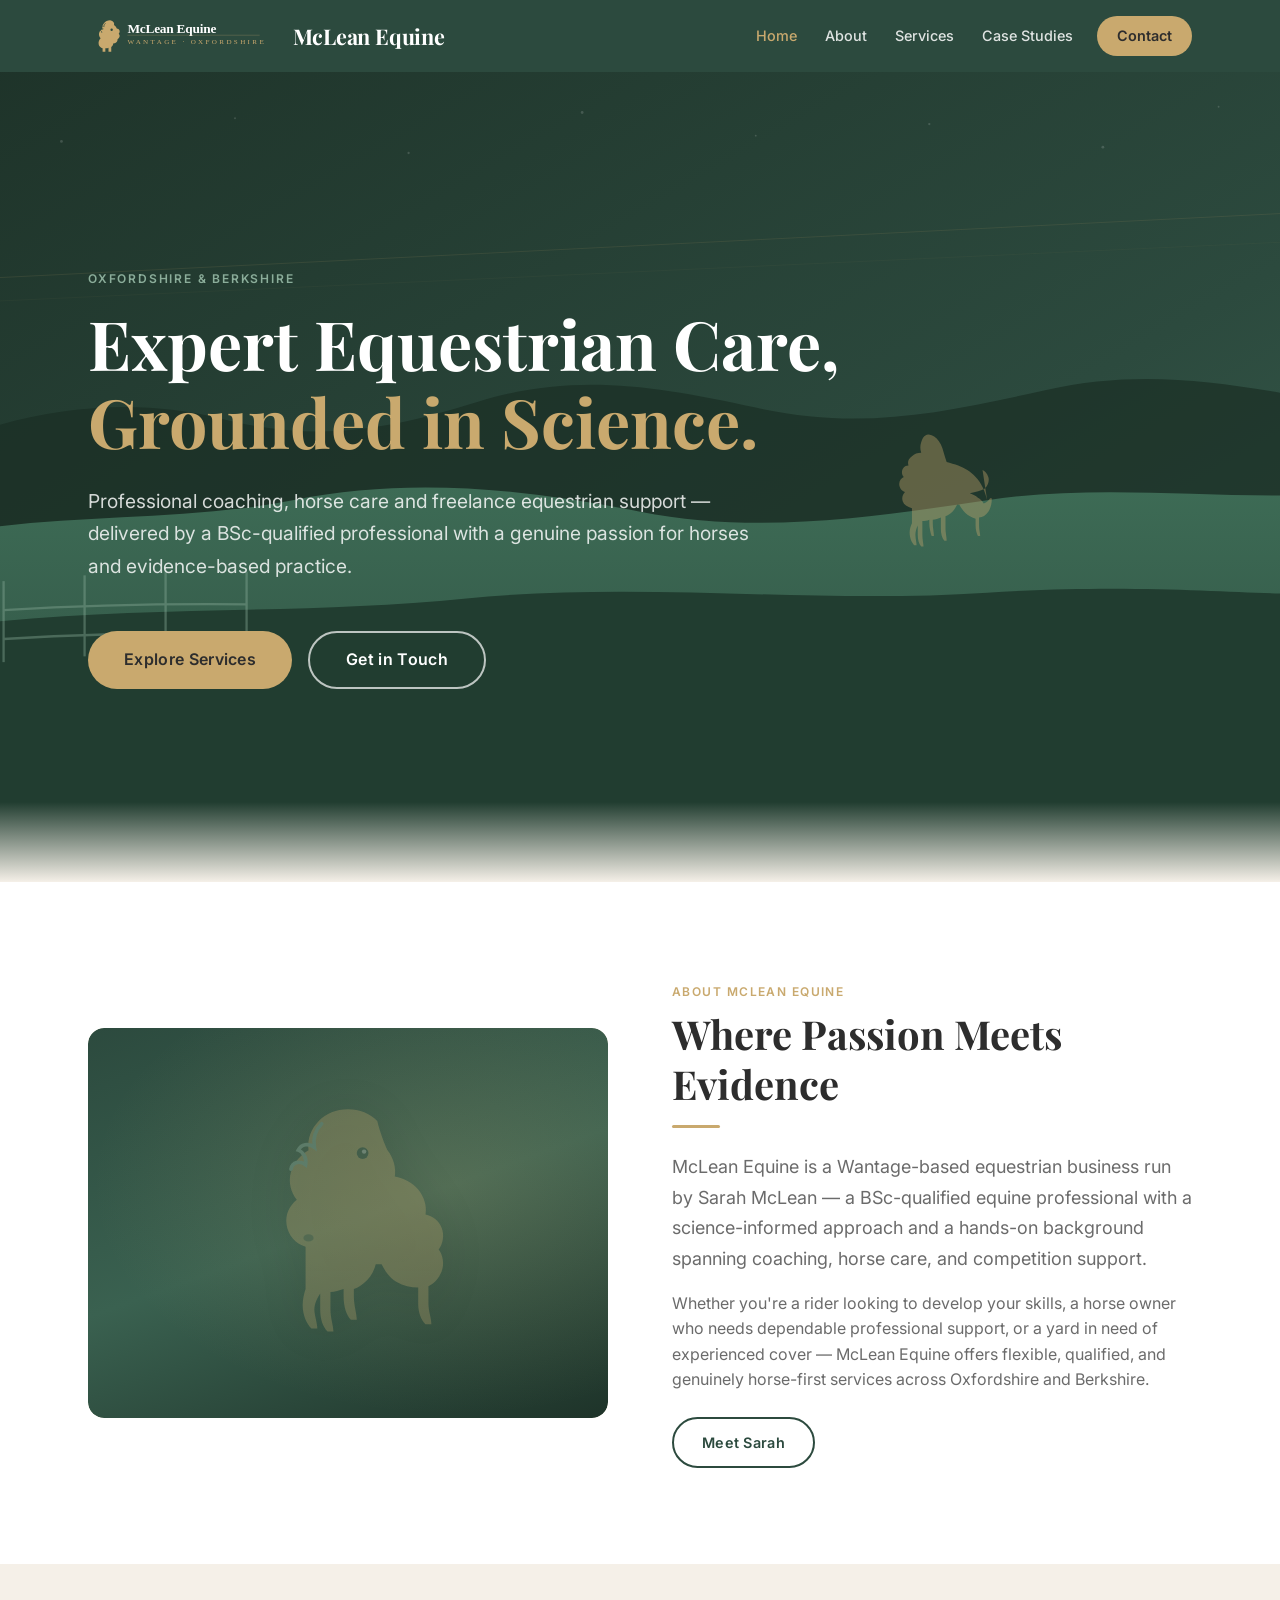
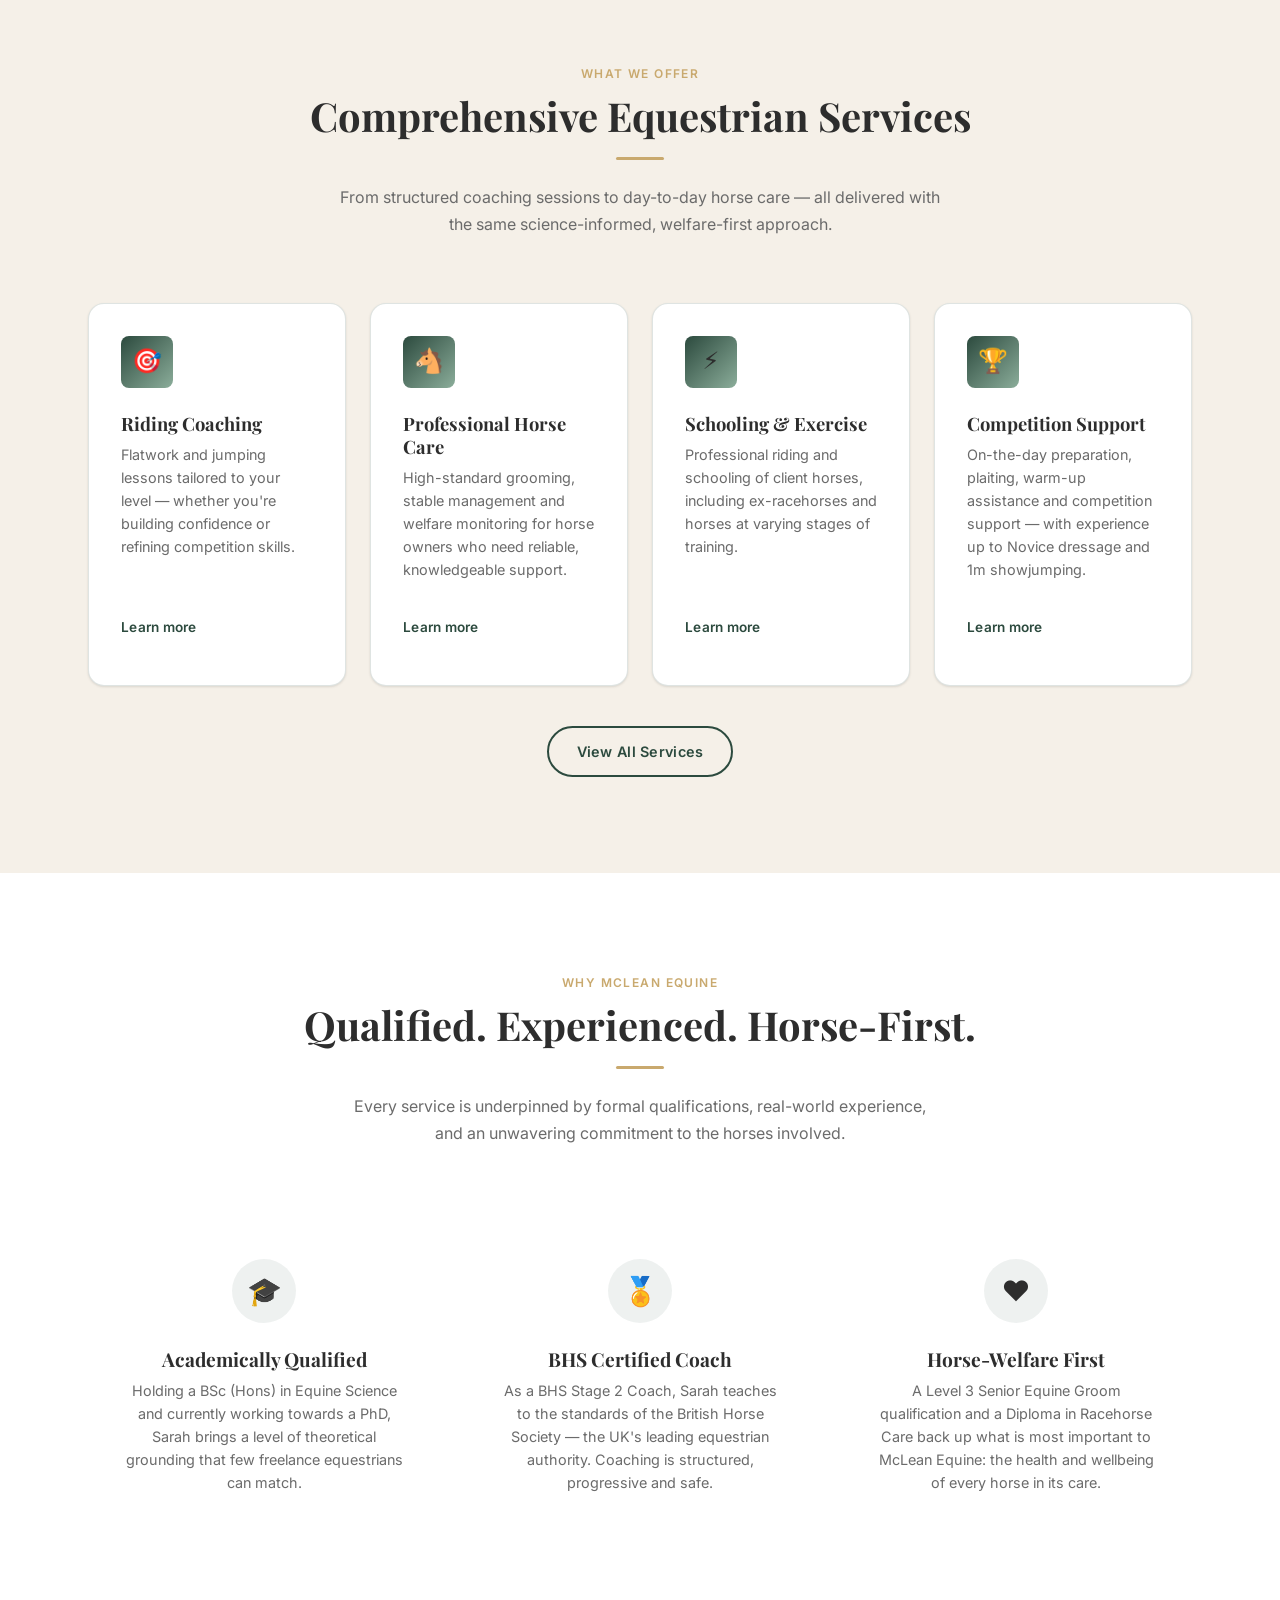
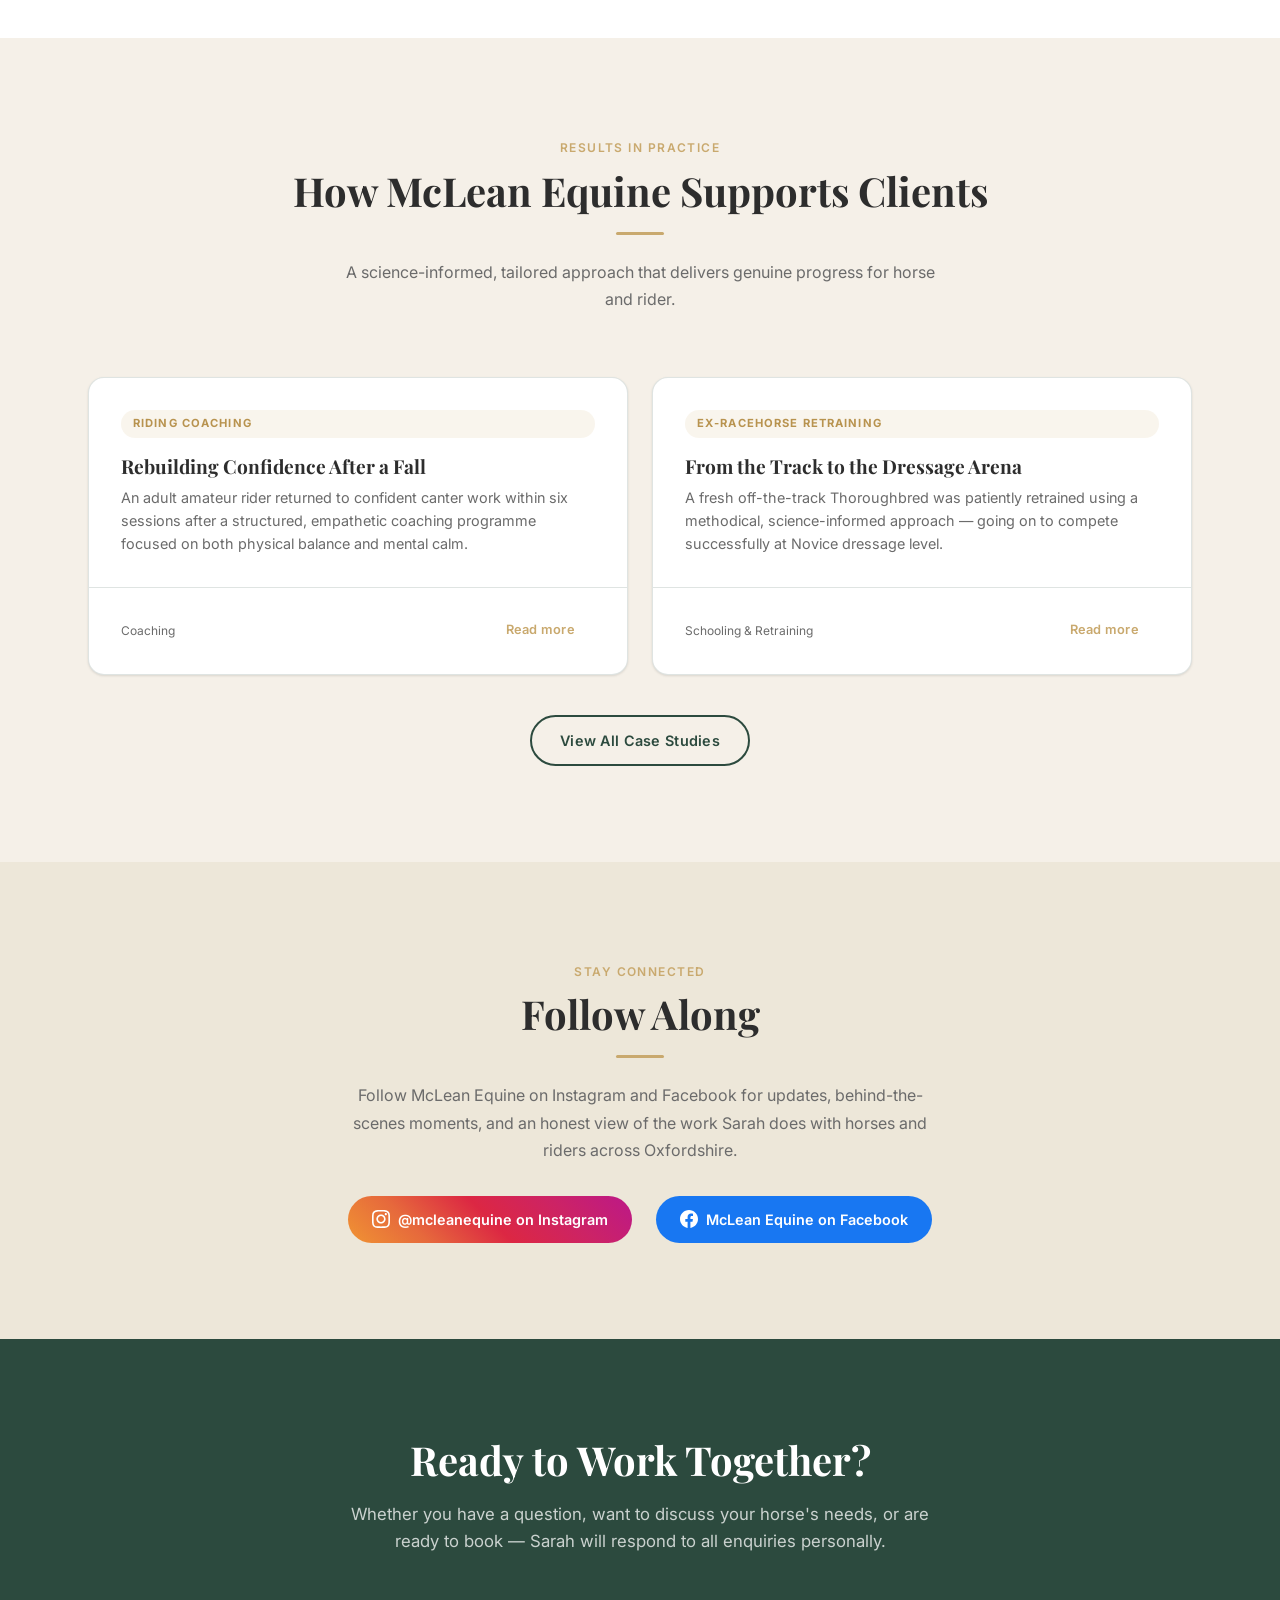
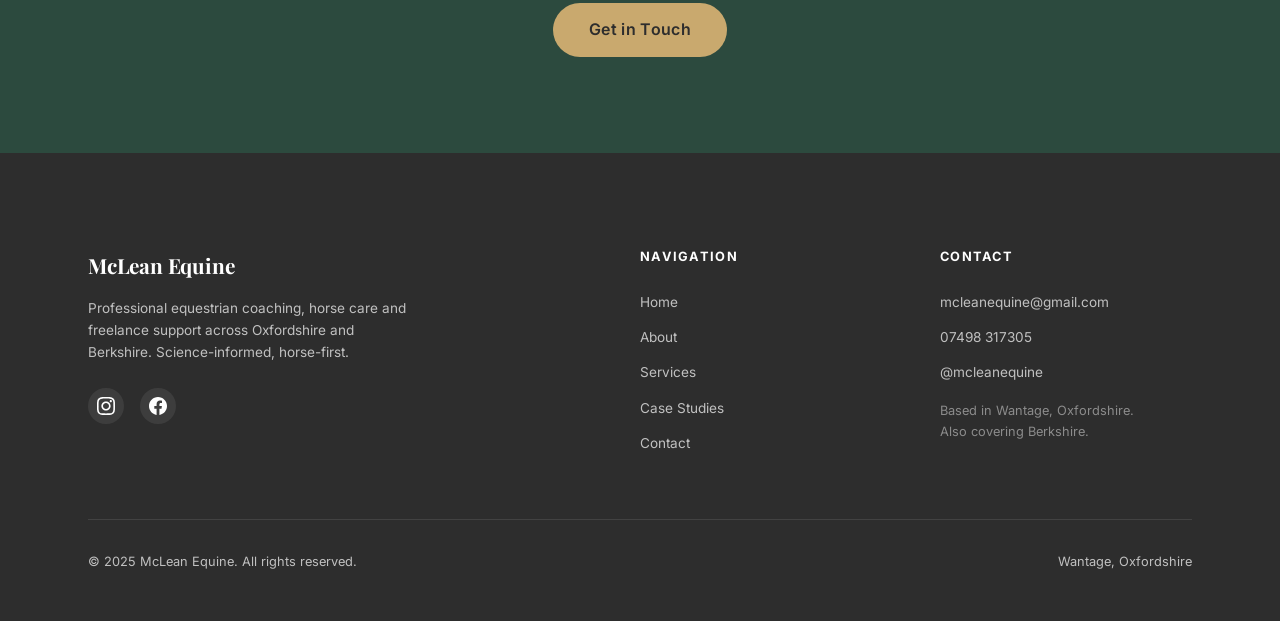
==== commit 6a0bdd0b: "feat: production finalisation — fix placeholders, real contact details, SVG logo, favicon, improved " ====
--- a/index.html
+++ b/index.html
@@ -12,6 +12,7 @@
   <meta property="og:url" content="https://mclean-equine.com/">
   <meta property="og:image" content="https://mclean-equine.com/assets/images/og-image.jpg">
   <meta name="twitter:card" content="summary_large_image">
+  <link rel="icon" type="image/svg+xml" href="assets/images/favicon.svg">
   <link rel="preconnect" href="https://fonts.googleapis.com">
   <link rel="preconnect" href="https://fonts.gstatic.com" crossorigin>
   <link href="https://fonts.googleapis.com/css2?family=Playfair+Display:ital,wght@0,400;0,700;1,400&family=Inter:wght@400;500;600;700&display=swap" rel="stylesheet">
@@ -26,7 +27,7 @@
     <nav class="nav-container" aria-label="Main navigation">
       <div class="logo">
         <a href="index.html">
-          <img src="assets/images/logo.png" alt="McLean Equine logo" class="logo-img">
+          <img src="assets/images/logo.svg" alt="McLean Equine" class="logo-img">
           <span class="logo-text">McLean Equine</span>
         </a>
       </div>
@@ -55,7 +56,7 @@
             <span class="highlight">Grounded in Science.</span>
           </h1>
           <p class="hero-subtitle">
-            Professional coaching, horse care and freelance equestrian support — delivered by a qualified professional with a genuine passion for horses and evidence-based practice.
+            Professional coaching, horse care and freelance equestrian support — delivered by a BSc-qualified professional with a genuine passion for horses and evidence-based practice.
           </p>
           <div class="hero-actions">
             <a href="services.html" class="btn btn-primary btn-lg">Explore Services</a>
@@ -70,16 +71,22 @@
       <div class="container">
         <div class="two-col">
           <div class="brand-intro-image reveal">
-            <div class="brand-intro-image-placeholder" aria-hidden="true">
-              <!-- Replace with: assets/images/sarah-portrait.jpg -->
-              <svg viewBox="0 0 24 24" fill="none" stroke="currentColor" stroke-width="1" aria-hidden="true">
-                <path d="M20 21v-2a4 4 0 0 0-4-4H8a4 4 0 0 0-4 4v2"/><circle cx="12" cy="7" r="4"/>
+            <div class="brand-intro-visual" aria-hidden="true">
+              <svg viewBox="0 0 200 200" fill="none" xmlns="http://www.w3.org/2000/svg" aria-hidden="true">
+                <!-- Elegant horse head silhouette -->
+                <path d="M120,30 C115,25 108,22 100,22 C92,22 85,25 80,30 C75,35 72,42 73,50 C68,53 63,58 61,65 C59,72 61,79 65,84 C60,88 57,94 58,101 C59,108 64,114 71,116 L71,145 C70,148 69,152 69,156 C69,163 72,169 75,172 L79,172 C79,168 77,163 77,159 C77,155 79,151 81,148 L81,159 C81,166 83,171 86,174 L90,174 C90,170 88,165 88,159 L88,147 C91,147 94,146 97,145 L97,150 C97,157 99,163 102,166 L106,166 C106,162 104,156 104,150 L104,145 C107,144 110,142 113,139 C116,136 118,132 119,128 L123,128 C125,132 128,137 133,140 C138,143 143,144 148,144 L148,155 C148,161 150,166 153,169 L157,169 C157,165 155,160 155,155 L155,143 C159,141 162,138 164,133 C166,128 165,122 162,118 C165,114 166,108 164,103 C162,98 158,95 153,94 C154,88 152,82 148,77 C144,72 138,69 132,68 C133,62 131,55 127,50 C125,46 122,38 120,30 Z" fill="#C9A96E" opacity="0.8"/>
+                <!-- Eye -->
+                <circle cx="110" cy="52" r="4" fill="#2C4A3E" opacity="0.9"/>
+                <circle cx="111" cy="51" r="1.5" fill="#ffffff" opacity="0.6"/>
+                <!-- Mane -->
+                <path d="M82,32 C78,36 76,42 77,48 C73,45 68,46 66,50 C69,51 72,55 71,60 C67,57 62,58 61,63" fill="none" stroke="#8BAD9A" stroke-width="2.5" stroke-linecap="round"/>
+                <!-- Nostril -->
+                <ellipse cx="73" cy="110" rx="3.5" ry="2.5" fill="#2C4A3E" opacity="0.5"/>
               </svg>
-              <span>Add portrait photo<br>assets/images/sarah-portrait.jpg</span>
             </div>
           </div>
           <div class="brand-intro-text reveal">
-            <span class="section-eyebrow">Welcome</span>
+            <span class="section-eyebrow">About McLean Equine</span>
             <h2 class="section-title">Where Passion Meets Evidence</h2>
             <div class="section-rule left"></div>
             <p class="lead" style="margin-bottom:1rem">
@@ -164,21 +171,21 @@
       </div>
     </section>
 
-    <!-- ===================== CASE STUDY PREVIEWS ===================== -->
+    <!-- ===================== CLIENT OUTCOMES PREVIEW ===================== -->
     <section class="section bg-cream">
       <div class="container">
         <div class="section-header centered">
           <span class="section-eyebrow">Results in Practice</span>
-          <h2 class="section-title">Client Success Stories</h2>
-          <div class="section-rule centered"></div>
-          <p class="section-subtitle">Example scenarios based on the types of work McLean Equine undertakes — showing the approach, process and progress that's possible.</p>
+          <h2 class="section-title">How McLean Equine Supports Clients</h2>
+          <div class="section-rule centered"></div>
+          <p class="section-subtitle">A science-informed, tailored approach that delivers genuine progress for horse and rider.</p>
         </div>
         <div class="case-grid">
           <article class="case-card reveal">
             <div class="case-card-body">
               <span class="case-card-tag">Riding Coaching</span>
               <h3>Rebuilding Confidence After a Fall</h3>
-              <p>An adult amateur rider, nervous about canter work following a fall, worked with Sarah over several weeks using a structured, empathetic coaching approach — and returned to confident canter work within the season.</p>
+              <p>An adult amateur rider returned to confident canter work within six sessions after a structured, empathetic coaching programme focused on both physical balance and mental calm.</p>
             </div>
             <div class="case-card-footer">
               <span class="services-tag">Coaching</span>
@@ -188,8 +195,8 @@
           <article class="case-card reveal">
             <div class="case-card-body">
               <span class="case-card-tag">Ex-Racehorse Retraining</span>
-              <h3>From Track to Dressage Arena</h3>
-              <p>A fresh off-the-track Thoroughbred with no flatwork basics was patiently retrained using a methodical, science-informed approach — going on to compete at Novice dressage level.</p>
+              <h3>From the Track to the Dressage Arena</h3>
+              <p>A fresh off-the-track Thoroughbred was patiently retrained using a methodical, science-informed approach — going on to compete successfully at Novice dressage level.</p>
             </div>
             <div class="case-card-footer">
               <span class="services-tag">Schooling &amp; Retraining</span>
@@ -203,17 +210,26 @@
       </div>
     </section>
 
-    <!-- ===================== TESTIMONIALS PLACEHOLDER ===================== -->
+    <!-- ===================== FOLLOW ALONG SECTION ===================== -->
     <section class="section bg-cream-dark">
       <div class="container">
-        <div class="section-header centered">
-          <span class="section-eyebrow">Client Feedback</span>
-          <h2 class="section-title">What Clients Say</h2>
-          <div class="section-rule centered"></div>
-        </div>
-        <div class="testimonials-placeholder">
-          <p>Client testimonials will appear here. If you'd like to learn more about working with McLean Equine, please get in touch — Sarah is happy to discuss her experience and approach directly.</p>
-          <a href="contact.html" class="btn btn-outline">Enquire Now</a>
+        <div class="social-follow-section">
+          <span class="section-eyebrow">Stay Connected</span>
+          <h2 class="section-title" style="margin-bottom:0.75rem">Follow Along</h2>
+          <div class="section-rule centered"></div>
+          <p class="section-subtitle" style="margin-inline:auto;margin-bottom:0">
+            Follow McLean Equine on Instagram and Facebook for updates, behind-the-scenes moments, and an honest view of the work Sarah does with horses and riders across Oxfordshire.
+          </p>
+          <div class="social-follow-cta">
+            <a href="https://www.instagram.com/mcleanequine/" class="ig-link" rel="noopener noreferrer" target="_blank">
+              <svg viewBox="0 0 24 24" width="18" height="18" fill="white" aria-hidden="true"><path d="M12 2.163c3.204 0 3.584.012 4.85.07 3.252.148 4.771 1.691 4.919 4.919.058 1.265.069 1.645.069 4.849 0 3.205-.012 3.584-.069 4.849-.149 3.225-1.664 4.771-4.919 4.919-1.266.058-1.644.07-4.85.07-3.204 0-3.584-.012-4.849-.07-3.26-.149-4.771-1.699-4.919-4.92-.058-1.265-.07-1.644-.07-4.849 0-3.204.013-3.583.07-4.849.149-3.227 1.664-4.771 4.919-4.919 1.266-.057 1.645-.069 4.849-.069zm0-2.163c-3.259 0-3.667.014-4.947.072-4.358.2-6.78 2.618-6.98 6.98-.059 1.281-.073 1.689-.073 4.948 0 3.259.014 3.668.072 4.948.2 4.358 2.618 6.78 6.98 6.98 1.281.058 1.689.072 4.948.072 3.259 0 3.668-.014 4.948-.072 4.354-.2 6.782-2.618 6.979-6.98.059-1.28.073-1.689.073-4.948 0-3.259-.014-3.667-.072-4.947-.196-4.354-2.617-6.78-6.979-6.98-1.281-.059-1.69-.073-4.949-.073zm0 5.838c-3.403 0-6.162 2.759-6.162 6.162s2.759 6.163 6.162 6.163 6.162-2.759 6.162-6.163c0-3.403-2.759-6.162-6.162-6.162zm0 10.162c-2.209 0-4-1.79-4-4 0-2.209 1.791-4 4-4s4 1.791 4 4c0 2.21-1.791 4-4 4zm6.406-11.845c-.796 0-1.441.645-1.441 1.44s.645 1.44 1.441 1.44c.795 0 1.439-.645 1.439-1.44s-.644-1.44-1.439-1.44z"/></svg>
+              @mcleanequine on Instagram
+            </a>
+            <a href="https://www.facebook.com/mcleanequine/" class="fb-link" rel="noopener noreferrer" target="_blank">
+              <svg viewBox="0 0 24 24" width="18" height="18" fill="white" aria-hidden="true"><path d="M24 12.073c0-6.627-5.373-12-12-12s-12 5.373-12 12c0 5.99 4.388 10.954 10.125 11.854v-8.385H7.078v-3.47h3.047V9.43c0-3.007 1.792-4.669 4.533-4.669 1.312 0 2.686.235 2.686.235v2.953H15.83c-1.491 0-1.956.925-1.956 1.874v2.25h3.328l-.532 3.47h-2.796v8.385C19.612 23.027 24 18.062 24 12.073z"/></svg>
+              McLean Equine on Facebook
+            </a>
+          </div>
         </div>
       </div>
     </section>
@@ -258,7 +274,8 @@
         <div class="footer-col">
           <h4>Contact</h4>
           <ul>
-            <li><a href="mailto:hello@mclean-equine.com">hello@mclean-equine.com</a></li>
+            <li><a href="mailto:mcleanequine@gmail.com">mcleanequine@gmail.com</a></li>
+            <li><a href="tel:+447498317305">07498 317305</a></li>
             <li><a href="https://www.instagram.com/mcleanequine/" rel="noopener noreferrer" target="_blank">@mcleanequine</a></li>
           </ul>
           <p style="margin-top:1rem;font-size:0.8rem;color:rgba(255,255,255,0.45)">Based in Wantage, Oxfordshire.<br>Also covering Berkshire.</p>
--- a/css/style.css
+++ b/css/style.css
@@ -426,14 +426,7 @@
   display: flex;
   align-items: center;
   background-color: var(--color-green-dark);
-  background-image:
-    linear-gradient(
-      160deg,
-      rgba(30, 51, 41, 0.92) 0%,
-      rgba(44, 74, 62, 0.75) 50%,
-      rgba(30, 51, 41, 0.88) 100%
-    ),
-    url('../assets/images/hero-bg.jpg');
+  background-image: url('../assets/images/hero-bg.svg');
   background-size: cover;
   background-position: center;
   overflow: hidden;
@@ -547,25 +540,31 @@
   object-fit: cover;
 }
 
-.brand-intro-image-placeholder {
+/* Visual feature block used when no portrait photo is set */
+.brand-intro-visual {
   width: 100%;
   height: 100%;
   display: flex;
   align-items: center;
   justify-content: center;
-  flex-direction: column;
-  gap: var(--space-sm);
-  color: var(--color-sage);
-  font-size: 0.8rem;
-  text-align: center;
-  padding: var(--space-lg);
-  background: linear-gradient(135deg, var(--color-cream-dark) 0%, #d8d0c0 100%);
-}
-
-.brand-intro-image-placeholder svg {
-  width: 64px;
-  height: 64px;
-  opacity: 0.4;
+  background: linear-gradient(160deg, var(--color-green) 0%, #3a6150 50%, var(--color-green-dark) 100%);
+  border-radius: var(--radius-lg);
+  position: relative;
+  overflow: hidden;
+}
+
+.brand-intro-visual::before {
+  content: '';
+  position: absolute;
+  inset: 0;
+  background: radial-gradient(ellipse at 70% 40%, rgba(201,169,110,0.18) 0%, transparent 70%);
+}
+
+.brand-intro-visual svg {
+  width: 75%;
+  height: 75%;
+  opacity: 0.35;
+  filter: drop-shadow(0 4px 24px rgba(0,0,0,0.3));
 }
 
 /* ------------------------------------------------------------
@@ -906,22 +905,45 @@
 /* ------------------------------------------------------------
    Testimonials
    ------------------------------------------------------------ */
-.testimonials-placeholder {
+/* Social / follow CTA section replacing testimonials placeholder */
+.social-follow-section {
   text-align: center;
-  padding: var(--space-2xl);
-  background: var(--color-white);
-  border-radius: var(--radius-lg);
-  border: 2px dashed var(--color-border);
-  max-width: 640px;
+  max-width: 720px;
   margin-inline: auto;
 }
 
-.testimonials-placeholder p {
-  color: var(--color-text-light);
-  font-size: 1rem;
-  margin-inline: auto;
-  margin-bottom: var(--space-md);
-}
+.social-follow-cta {
+  display: flex;
+  gap: var(--space-md);
+  justify-content: center;
+  flex-wrap: wrap;
+  margin-top: var(--space-lg);
+}
+
+.social-follow-cta a {
+  display: inline-flex;
+  align-items: center;
+  gap: 0.5rem;
+  padding: 0.75rem 1.5rem;
+  border-radius: var(--radius-full);
+  font-weight: 600;
+  font-size: 0.9rem;
+  transition: opacity var(--transition-base), transform var(--transition-fast);
+}
+
+.social-follow-cta a:hover { opacity: 0.88; transform: translateY(-2px); }
+
+.social-follow-cta .ig-link {
+  background: linear-gradient(45deg, #f09433, #e6683c, #dc2743, #cc2366, #bc1888);
+  color: #fff;
+}
+
+.social-follow-cta .fb-link {
+  background: #1877f2;
+  color: #fff;
+}
+
+.social-follow-cta a svg { flex-shrink: 0; }
 
 /* ------------------------------------------------------------
    About page
@@ -946,19 +968,47 @@
 
 .about-image img { width: 100%; height: 100%; object-fit: cover; }
 
-.about-image-placeholder {
+/* Premium visual treatment for about image area */
+.about-image-visual {
   width: 100%;
   height: 100%;
   display: flex;
   align-items: center;
   justify-content: center;
-  flex-direction: column;
-  gap: var(--space-sm);
-  color: var(--color-sage);
-  font-size: 0.8rem;
-  background: linear-gradient(160deg, var(--color-cream-dark) 0%, #cfc7b3 100%);
-  padding: var(--space-lg);
-  text-align: center;
+  background: linear-gradient(160deg, var(--color-green) 0%, #3a6150 40%, var(--color-green-dark) 100%);
+  position: relative;
+  overflow: hidden;
+}
+
+.about-image-visual::before {
+  content: '';
+  position: absolute;
+  inset: 0;
+  background: radial-gradient(ellipse at 40% 30%, rgba(201,169,110,0.2) 0%, transparent 65%);
+}
+
+.about-image-visual svg {
+  width: 80%;
+  height: 80%;
+  opacity: 0.3;
+  filter: drop-shadow(0 8px 32px rgba(0,0,0,0.4));
+}
+
+/* Pull quote overlay on about image */
+.about-image-quote {
+  position: absolute;
+  bottom: var(--space-lg);
+  left: var(--space-lg);
+  right: var(--space-lg);
+  background: rgba(30,51,41,0.85);
+  border-left: 3px solid var(--color-gold);
+  border-radius: 0 var(--radius-md) var(--radius-md) 0;
+  padding: var(--space-md);
+  color: var(--color-white);
+  font-family: var(--font-heading);
+  font-style: italic;
+  font-size: 0.95rem;
+  line-height: 1.5;
 }
 
 .qual-grid {
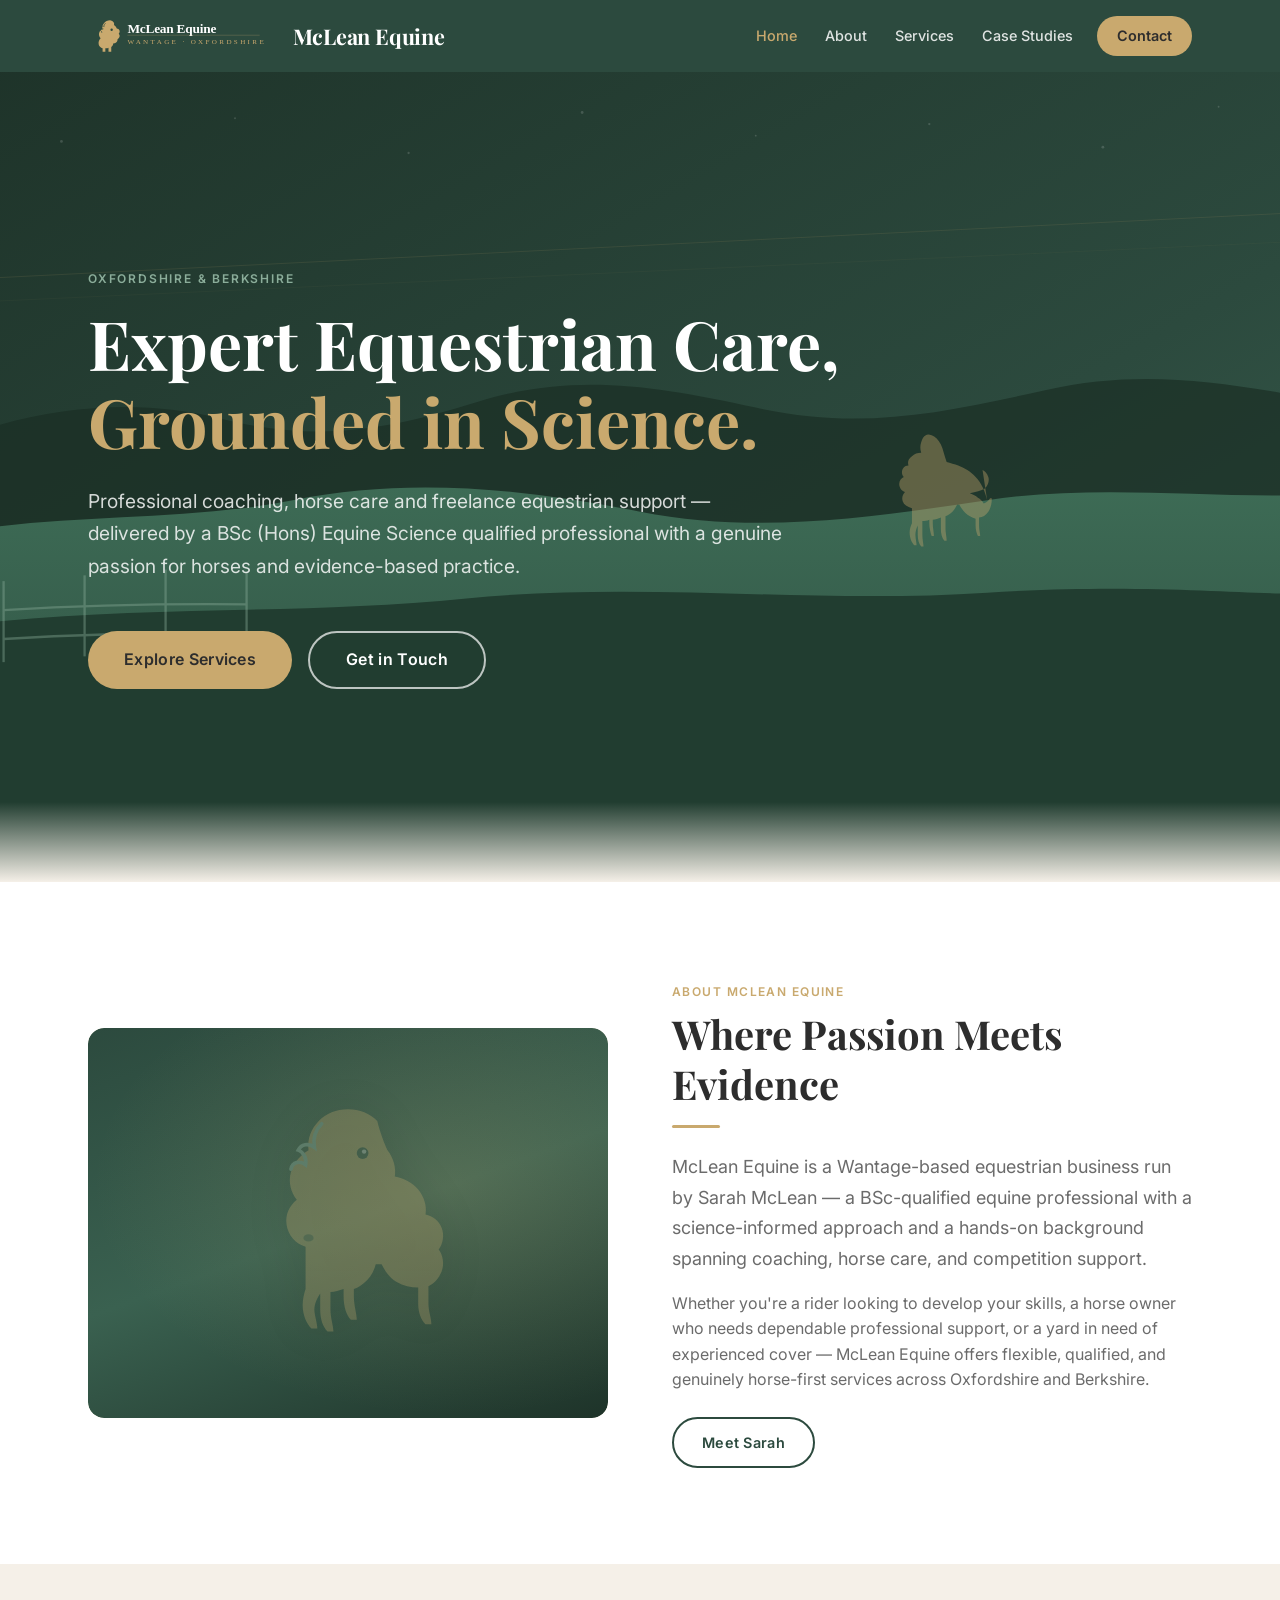
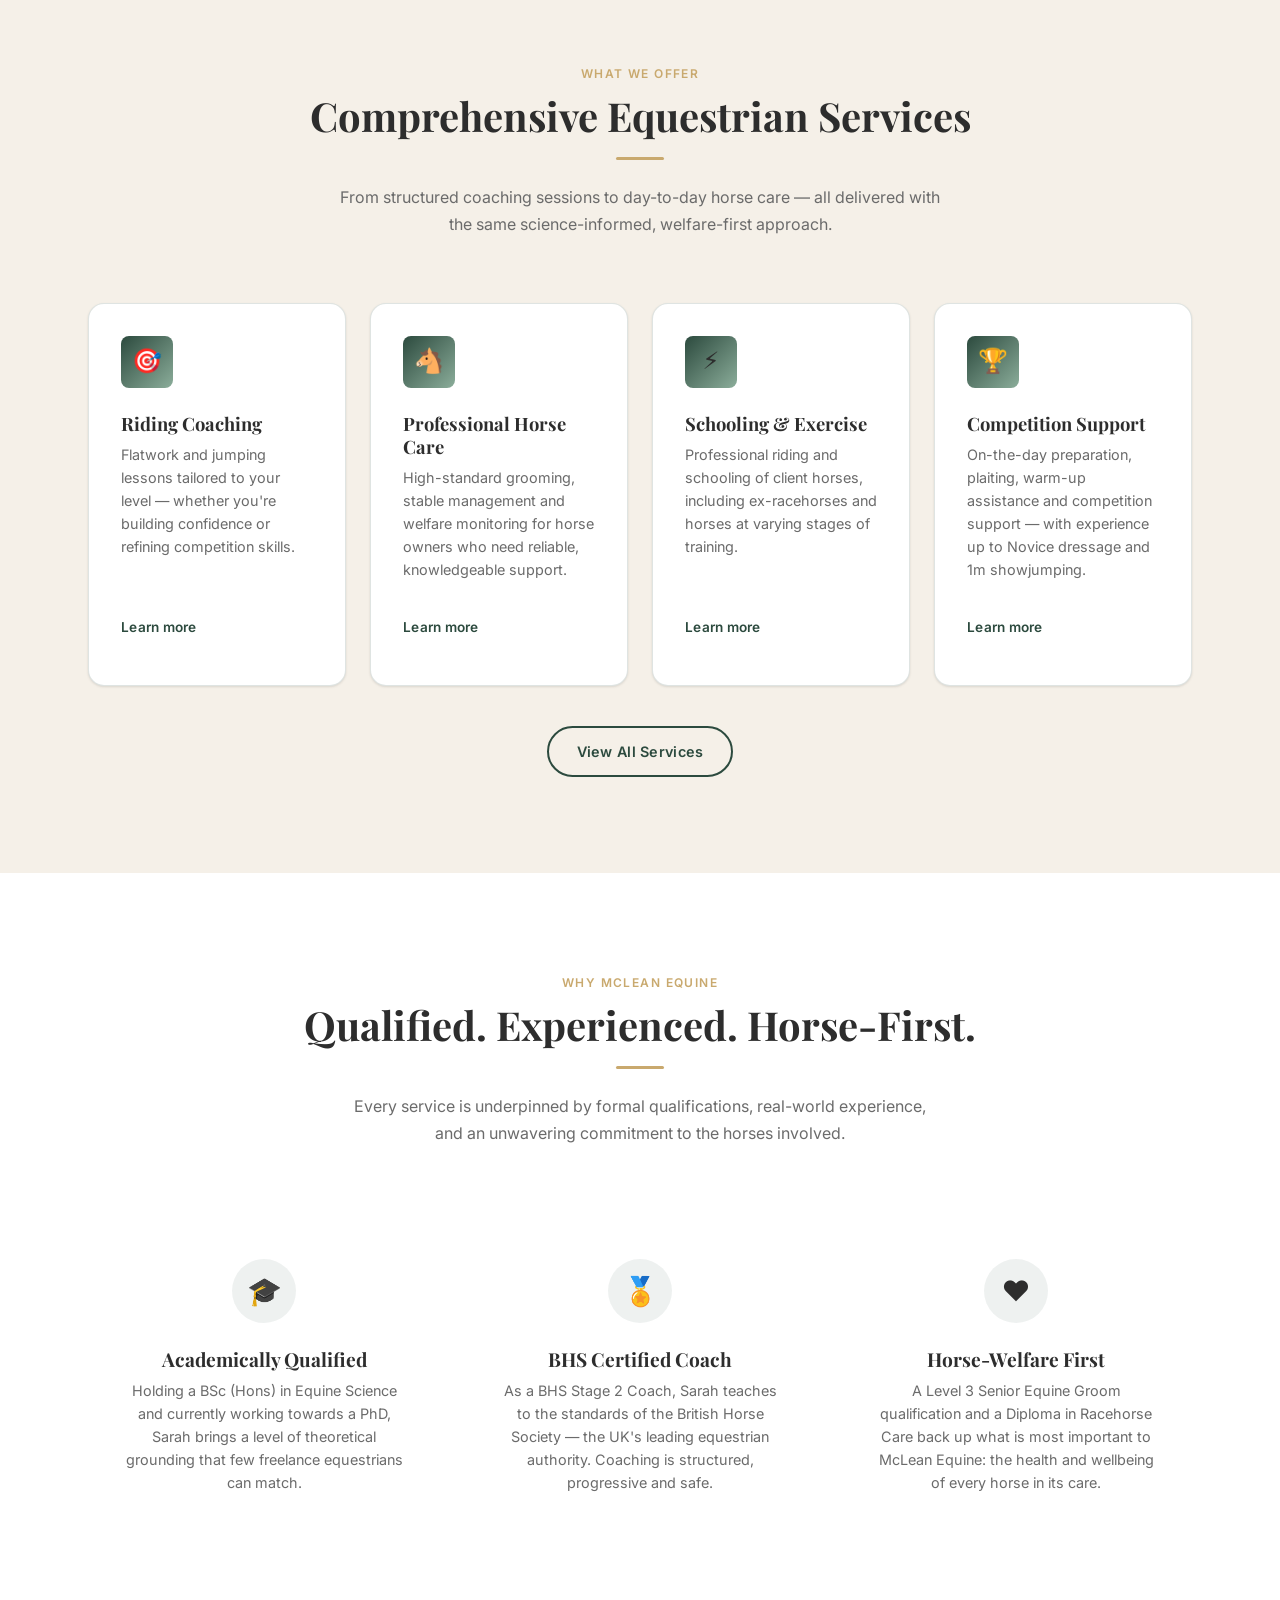
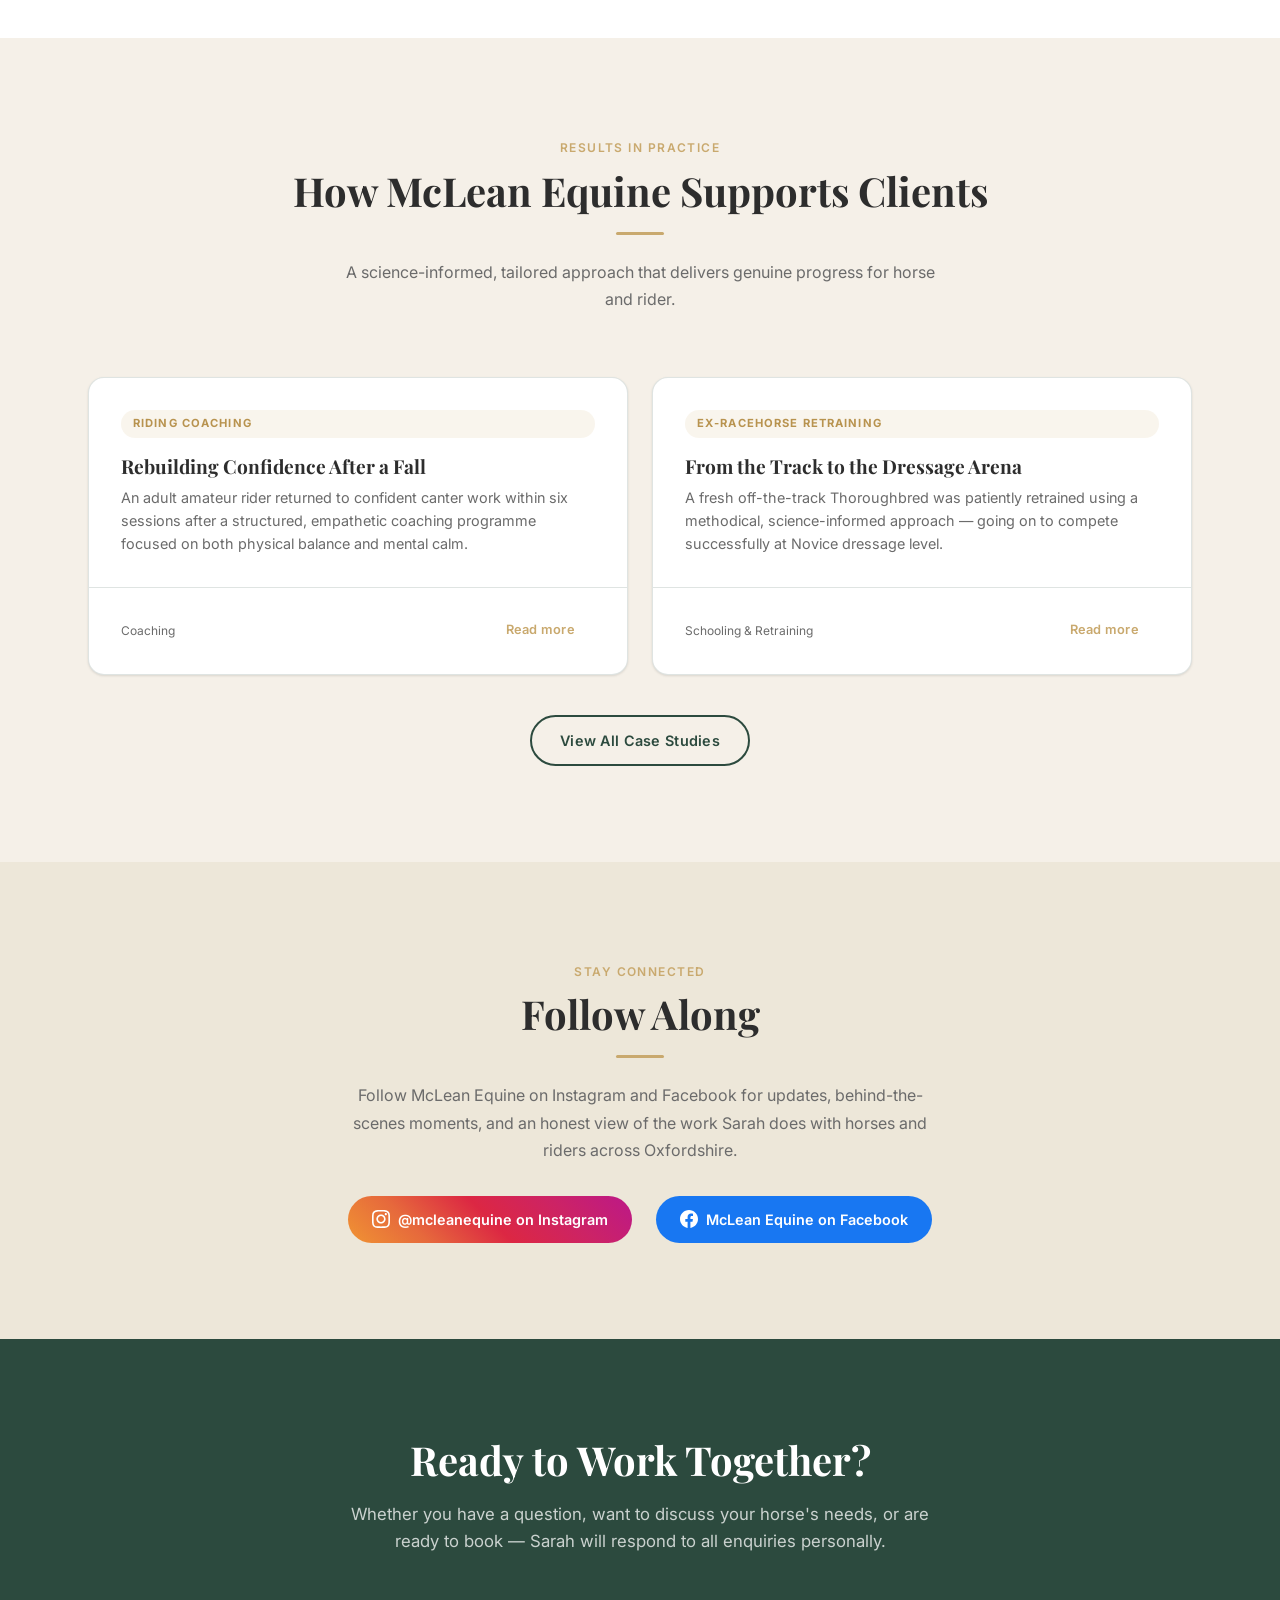
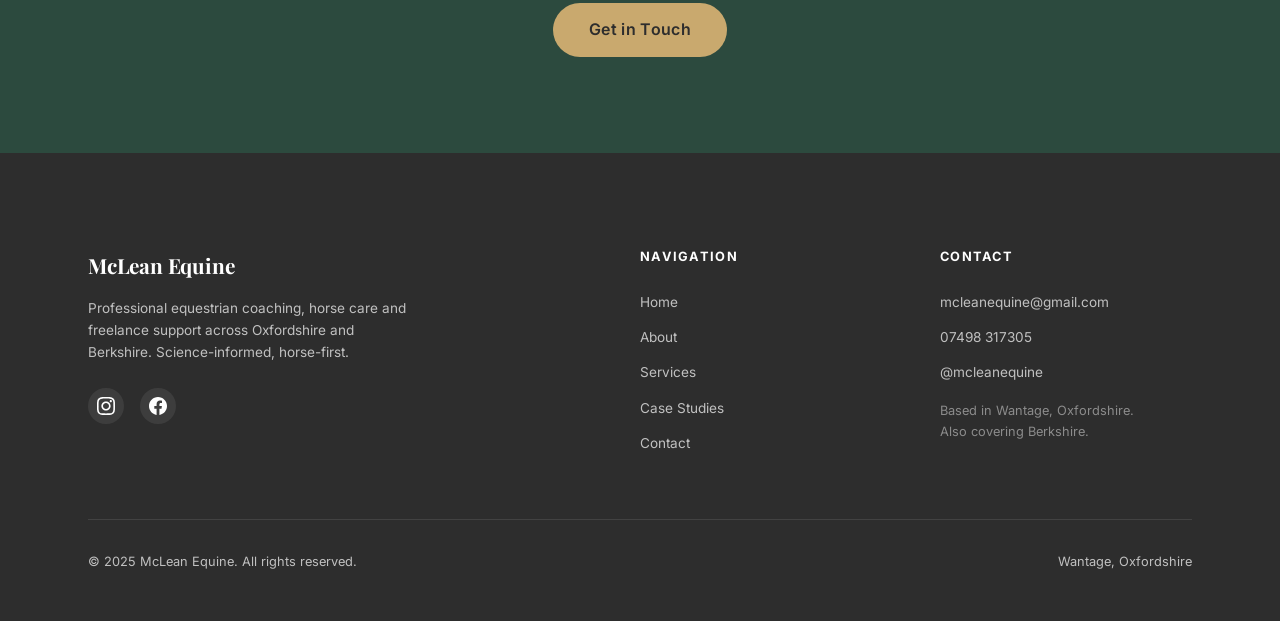
==== commit 80ad2a89: "fix: address code review feedback — qualification wording, subject consistency, CSS comment Agent-Lo" ====
--- a/index.html
+++ b/index.html
@@ -56,7 +56,7 @@
             <span class="highlight">Grounded in Science.</span>
           </h1>
           <p class="hero-subtitle">
-            Professional coaching, horse care and freelance equestrian support — delivered by a BSc-qualified professional with a genuine passion for horses and evidence-based practice.
+            Professional coaching, horse care and freelance equestrian support — delivered by a BSc (Hons) Equine Science qualified professional with a genuine passion for horses and evidence-based practice.
           </p>
           <div class="hero-actions">
             <a href="services.html" class="btn btn-primary btn-lg">Explore Services</a>
--- a/css/style.css
+++ b/css/style.css
@@ -426,6 +426,7 @@
   display: flex;
   align-items: center;
   background-color: var(--color-green-dark);
+  /* SVG hero scene; replace with hero-bg.jpg (1920×1080px) for photo-based hero */
   background-image: url('../assets/images/hero-bg.svg');
   background-size: cover;
   background-position: center;
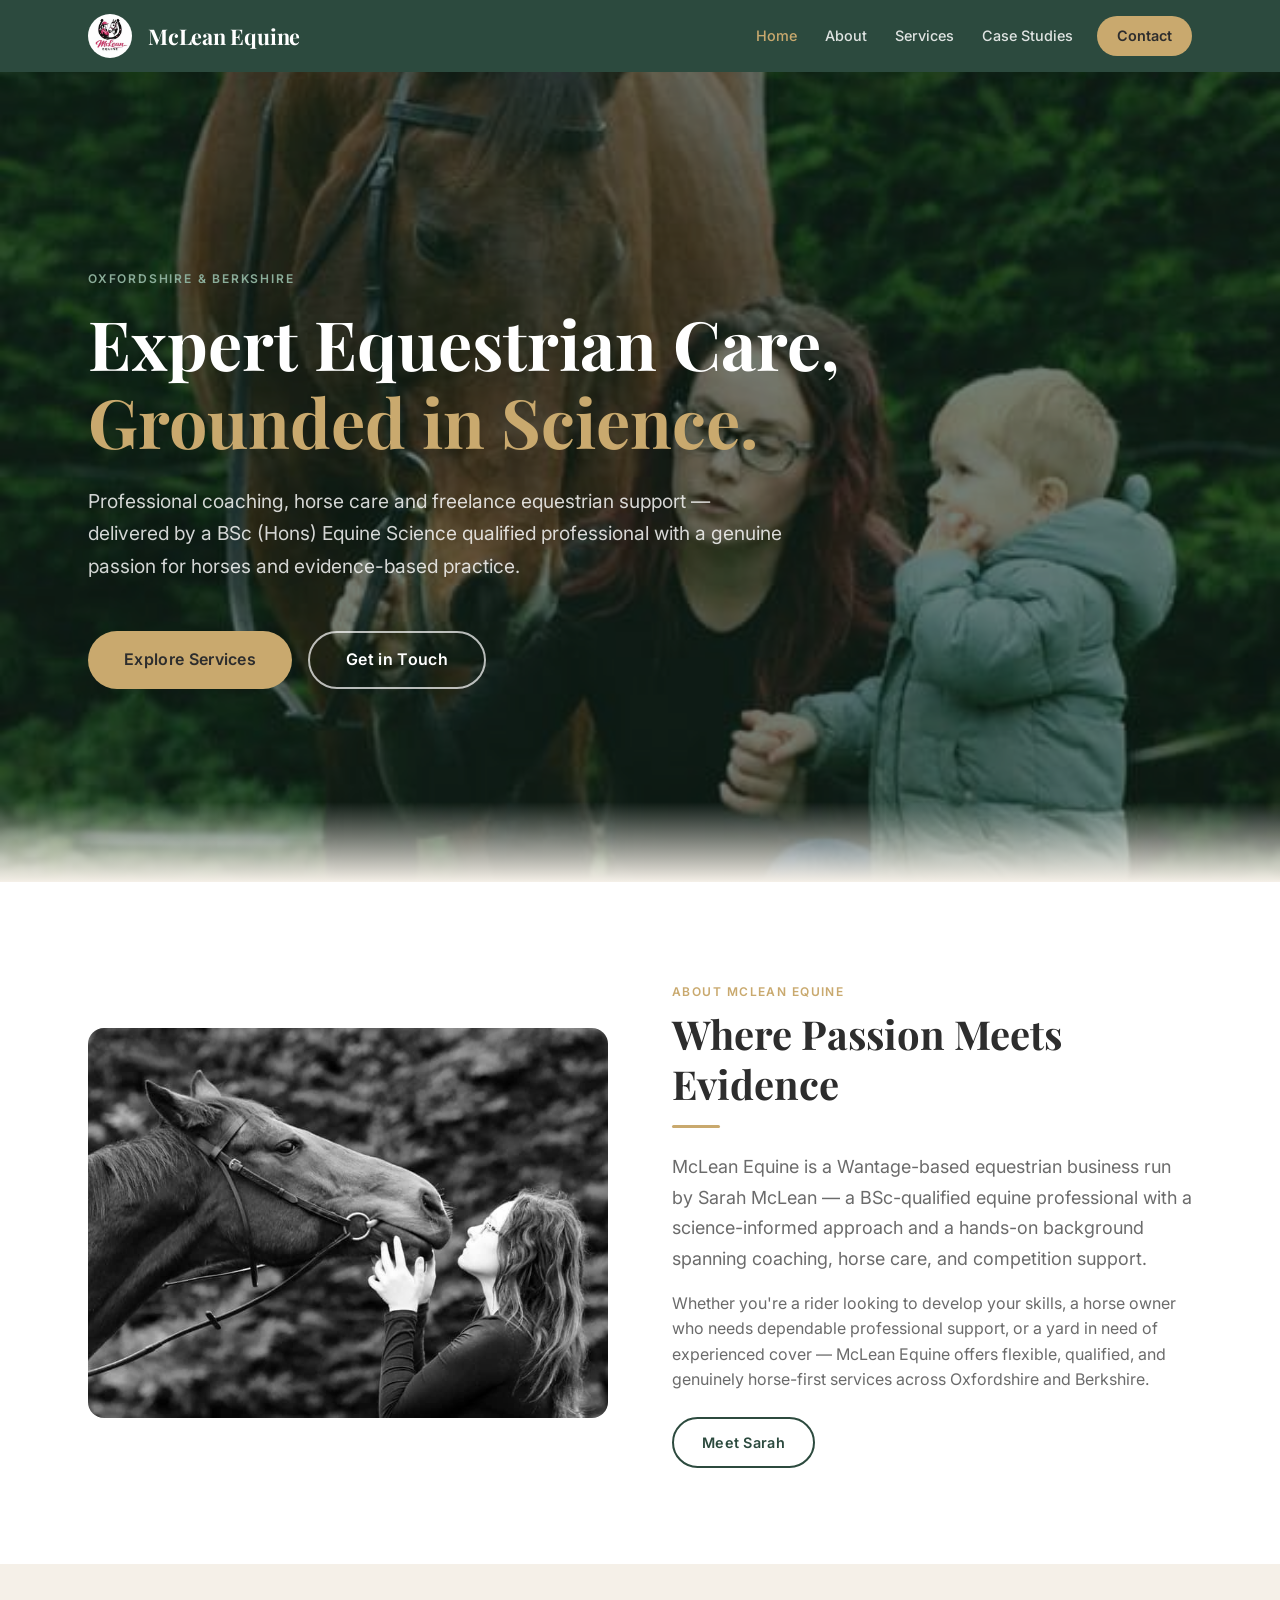
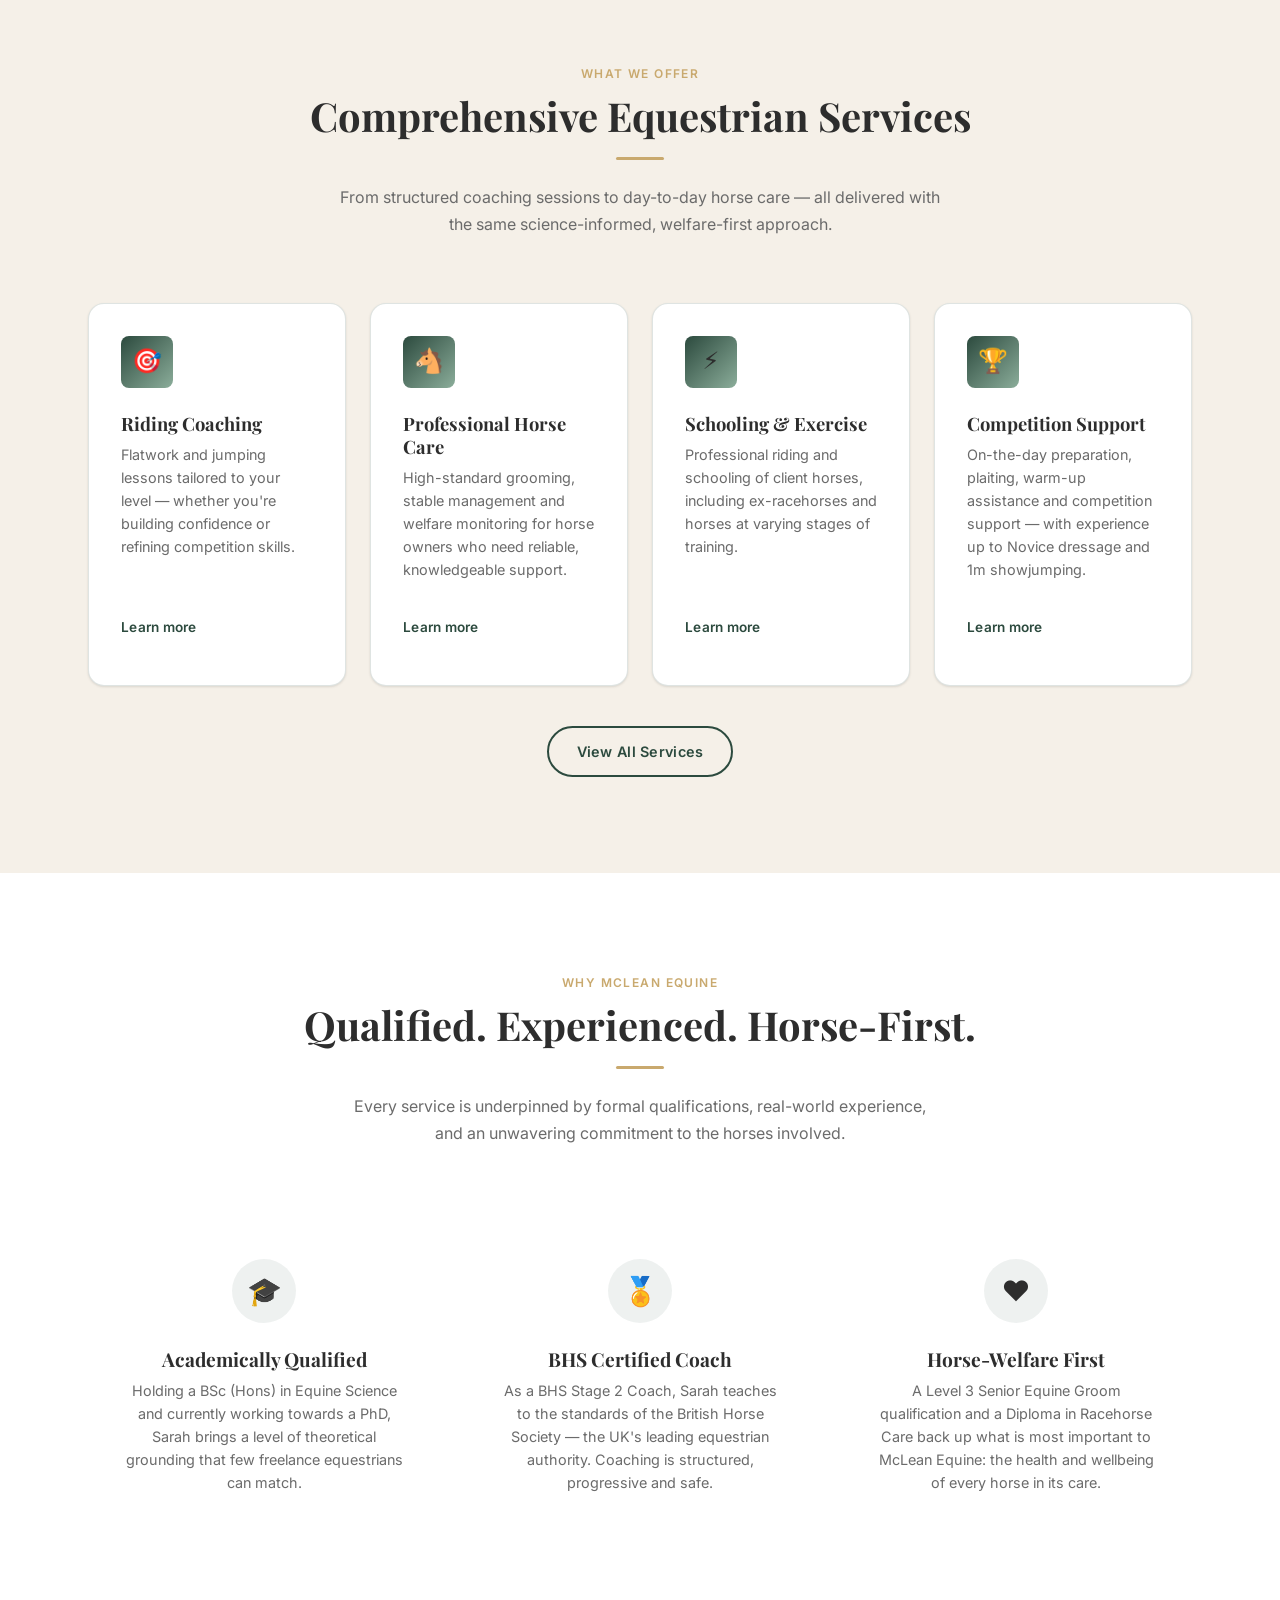
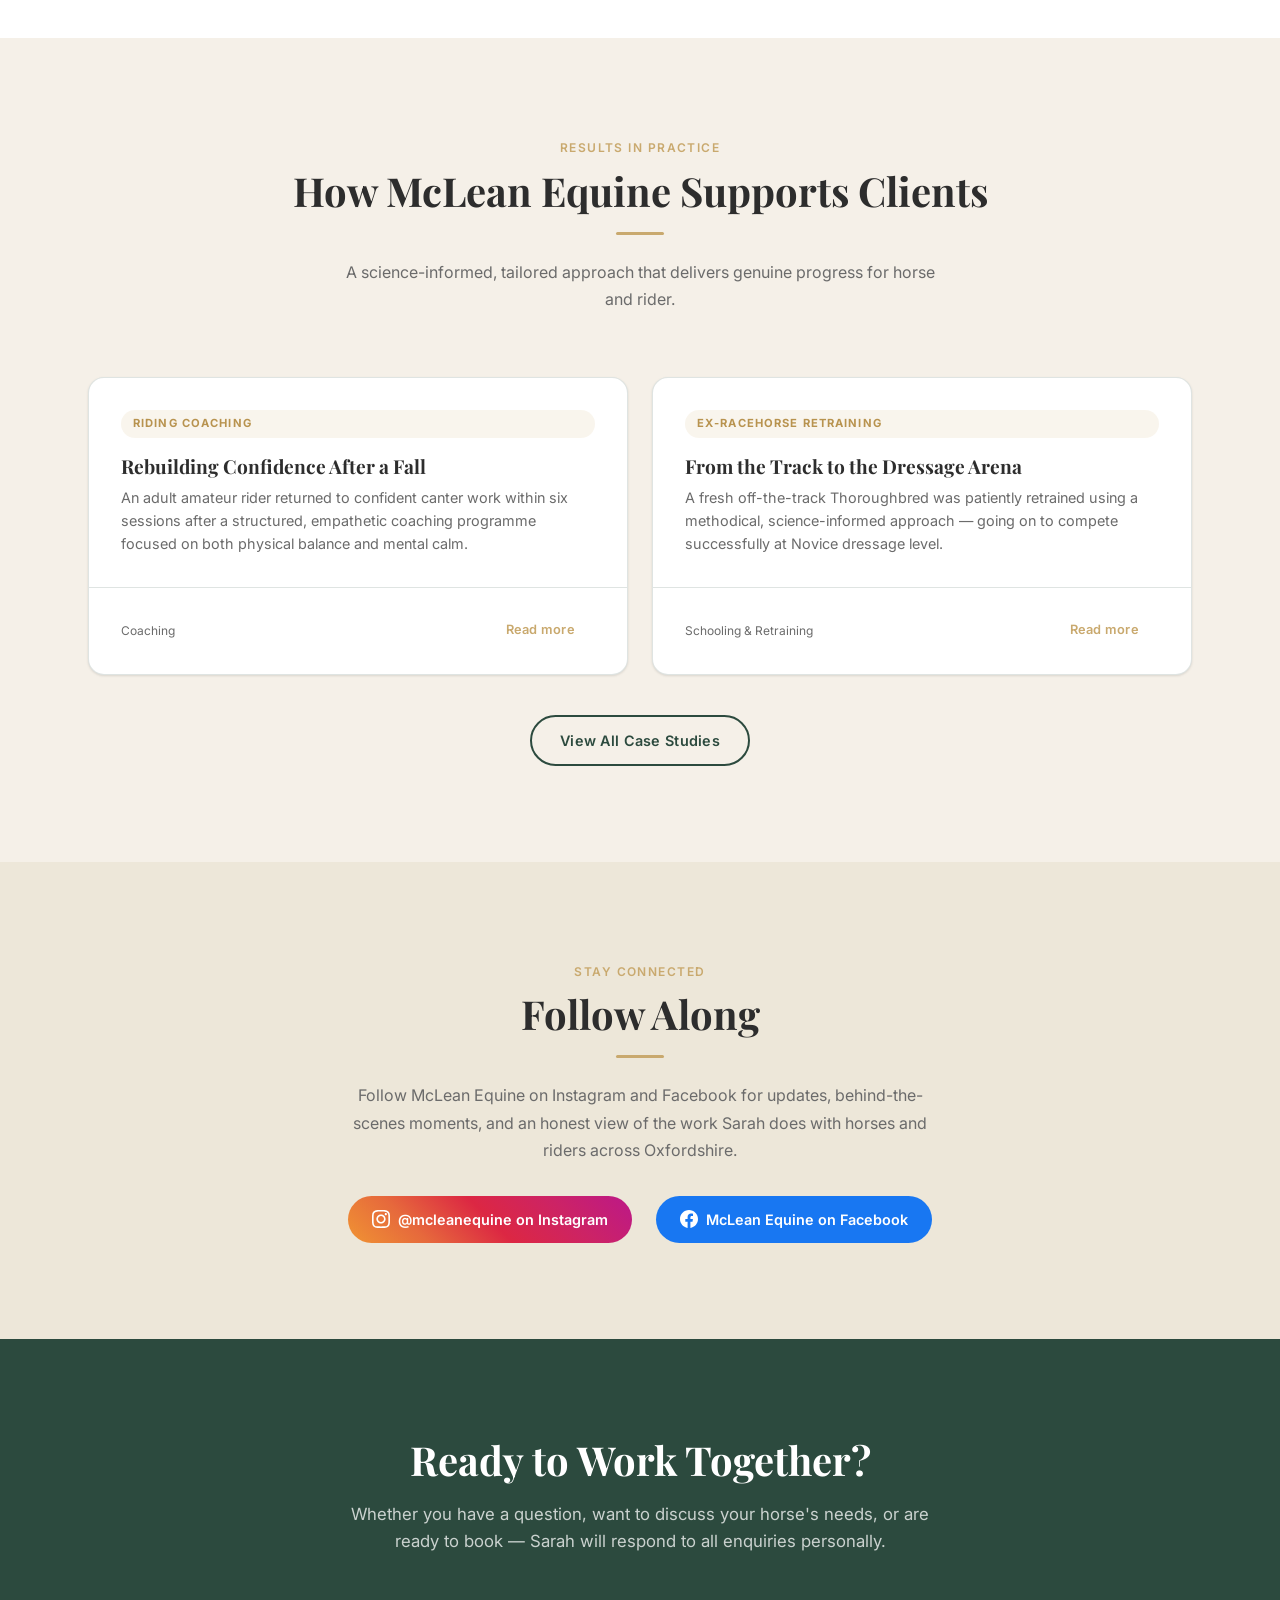
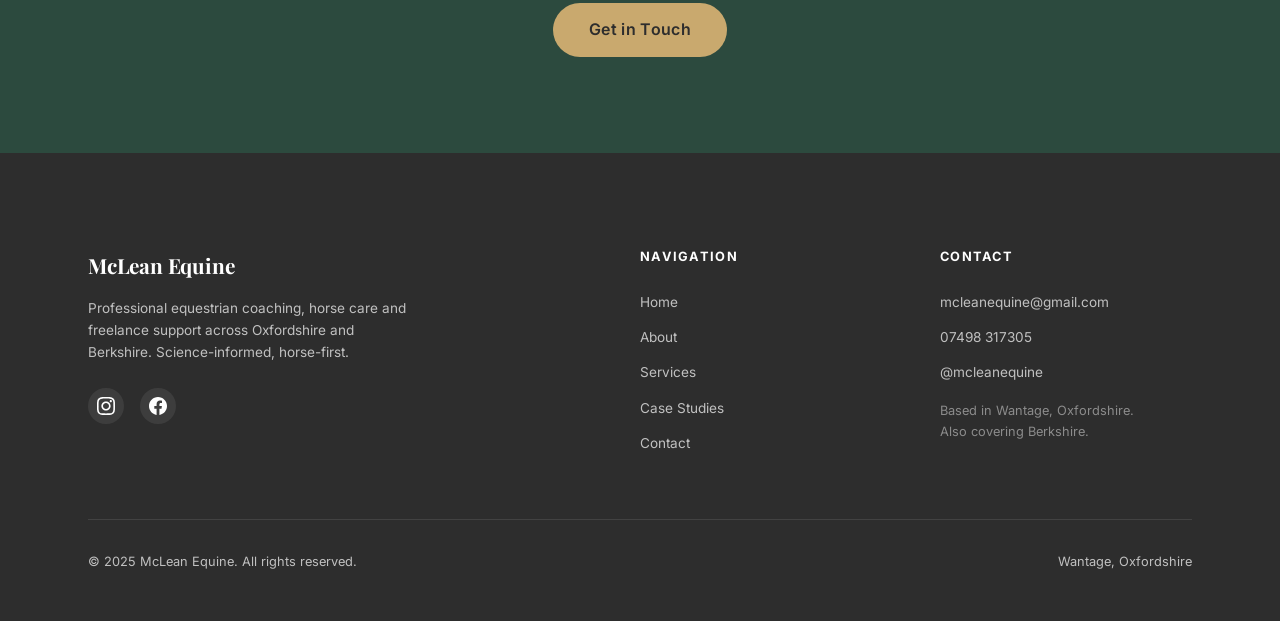
==== commit 2bc770a6: "Replace old images with professional photos (logo, favicon, hero, case studies, about) Agent-Logs-Ur" ====
--- a/index.html
+++ b/index.html
@@ -12,7 +12,7 @@
   <meta property="og:url" content="https://mclean-equine.com/">
   <meta property="og:image" content="https://mclean-equine.com/assets/images/og-image.jpg">
   <meta name="twitter:card" content="summary_large_image">
-  <link rel="icon" type="image/svg+xml" href="assets/images/favicon.svg">
+  <link rel="icon" type="image/jpeg" href="assets/images/McLeanEquineLogo.jpg">
   <link rel="preconnect" href="https://fonts.googleapis.com">
   <link rel="preconnect" href="https://fonts.gstatic.com" crossorigin>
   <link href="https://fonts.googleapis.com/css2?family=Playfair+Display:ital,wght@0,400;0,700;1,400&family=Inter:wght@400;500;600;700&display=swap" rel="stylesheet">
@@ -27,7 +27,7 @@
     <nav class="nav-container" aria-label="Main navigation">
       <div class="logo">
         <a href="index.html">
-          <img src="assets/images/logo.svg" alt="McLean Equine" class="logo-img">
+          <img src="assets/images/McLeanEquineLogo.jpg" alt="McLean Equine" class="logo-img">
           <span class="logo-text">McLean Equine</span>
         </a>
       </div>
@@ -71,19 +71,7 @@
       <div class="container">
         <div class="two-col">
           <div class="brand-intro-image reveal">
-            <div class="brand-intro-visual" aria-hidden="true">
-              <svg viewBox="0 0 200 200" fill="none" xmlns="http://www.w3.org/2000/svg" aria-hidden="true">
-                <!-- Elegant horse head silhouette -->
-                <path d="M120,30 C115,25 108,22 100,22 C92,22 85,25 80,30 C75,35 72,42 73,50 C68,53 63,58 61,65 C59,72 61,79 65,84 C60,88 57,94 58,101 C59,108 64,114 71,116 L71,145 C70,148 69,152 69,156 C69,163 72,169 75,172 L79,172 C79,168 77,163 77,159 C77,155 79,151 81,148 L81,159 C81,166 83,171 86,174 L90,174 C90,170 88,165 88,159 L88,147 C91,147 94,146 97,145 L97,150 C97,157 99,163 102,166 L106,166 C106,162 104,156 104,150 L104,145 C107,144 110,142 113,139 C116,136 118,132 119,128 L123,128 C125,132 128,137 133,140 C138,143 143,144 148,144 L148,155 C148,161 150,166 153,169 L157,169 C157,165 155,160 155,155 L155,143 C159,141 162,138 164,133 C166,128 165,122 162,118 C165,114 166,108 164,103 C162,98 158,95 153,94 C154,88 152,82 148,77 C144,72 138,69 132,68 C133,62 131,55 127,50 C125,46 122,38 120,30 Z" fill="#C9A96E" opacity="0.8"/>
-                <!-- Eye -->
-                <circle cx="110" cy="52" r="4" fill="#2C4A3E" opacity="0.9"/>
-                <circle cx="111" cy="51" r="1.5" fill="#ffffff" opacity="0.6"/>
-                <!-- Mane -->
-                <path d="M82,32 C78,36 76,42 77,48 C73,45 68,46 66,50 C69,51 72,55 71,60 C67,57 62,58 61,63" fill="none" stroke="#8BAD9A" stroke-width="2.5" stroke-linecap="round"/>
-                <!-- Nostril -->
-                <ellipse cx="73" cy="110" rx="3.5" ry="2.5" fill="#2C4A3E" opacity="0.5"/>
-              </svg>
-            </div>
+            <img src="assets/images/SarahWithHorse.jpg" alt="Sarah McLean with horse" loading="lazy">
           </div>
           <div class="brand-intro-text reveal">
             <span class="section-eyebrow">About McLean Equine</span>
--- a/css/style.css
+++ b/css/style.css
@@ -291,8 +291,9 @@
 
 .logo-img {
   height: 44px;
-  width: auto;
-  object-fit: contain;
+  width: 44px;
+  object-fit: cover;
+  border-radius: 50%;
 }
 
 .logo-text {
@@ -426,11 +427,20 @@
   display: flex;
   align-items: center;
   background-color: var(--color-green-dark);
-  /* SVG hero scene; replace with hero-bg.jpg (1920×1080px) for photo-based hero */
-  background-image: url('../assets/images/hero-bg.svg');
+  background-image: url('../assets/images/SarahWithHorseAndKid.jpg');
   background-size: cover;
   background-position: center;
   overflow: hidden;
+}
+
+.hero::before {
+  content: '';
+  position: absolute;
+  inset: 0;
+  /* Dark overlay to ensure hero text remains legible over the photo background */
+  background: rgba(15, 35, 25, 0.58);
+  z-index: 0;
+  pointer-events: none;
 }
 
 .hero::after {
@@ -442,11 +452,12 @@
   height: 80px;
   background: linear-gradient(to bottom, transparent, var(--color-cream));
   pointer-events: none;
+  z-index: 1;
 }
 
 .hero-content {
   position: relative;
-  z-index: 1;
+  z-index: 2;
   max-width: 760px;
 }
 
@@ -822,6 +833,21 @@
 }
 
 .case-study-full:last-child { border-bottom: none; }
+
+/* Featured image strip on case studies page */
+.case-studies-feature-image {
+  width: 100%;
+  height: 420px;
+  overflow: hidden;
+}
+
+.case-studies-feature-image img {
+  width: 100%;
+  height: 100%;
+  object-fit: cover;
+  object-position: center 30%;
+  display: block;
+}
 
 .case-header {
   display: flex;
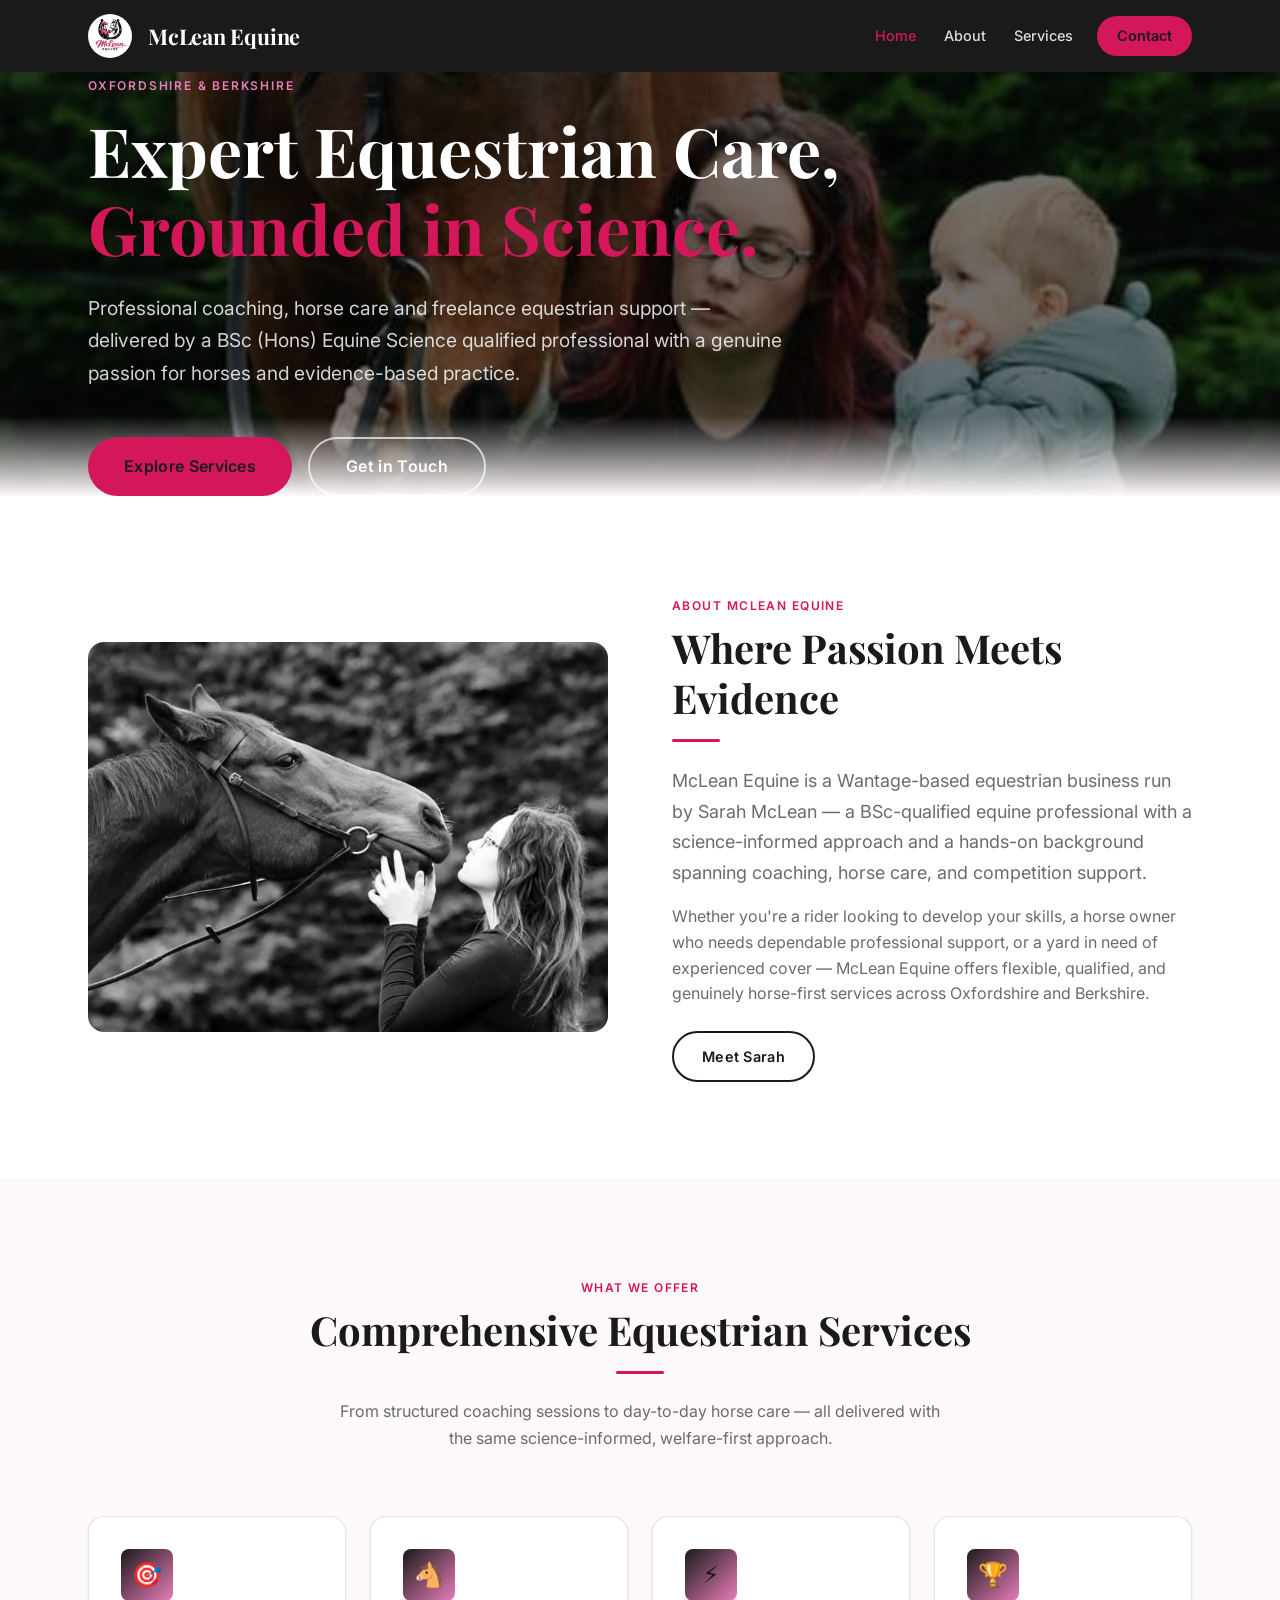
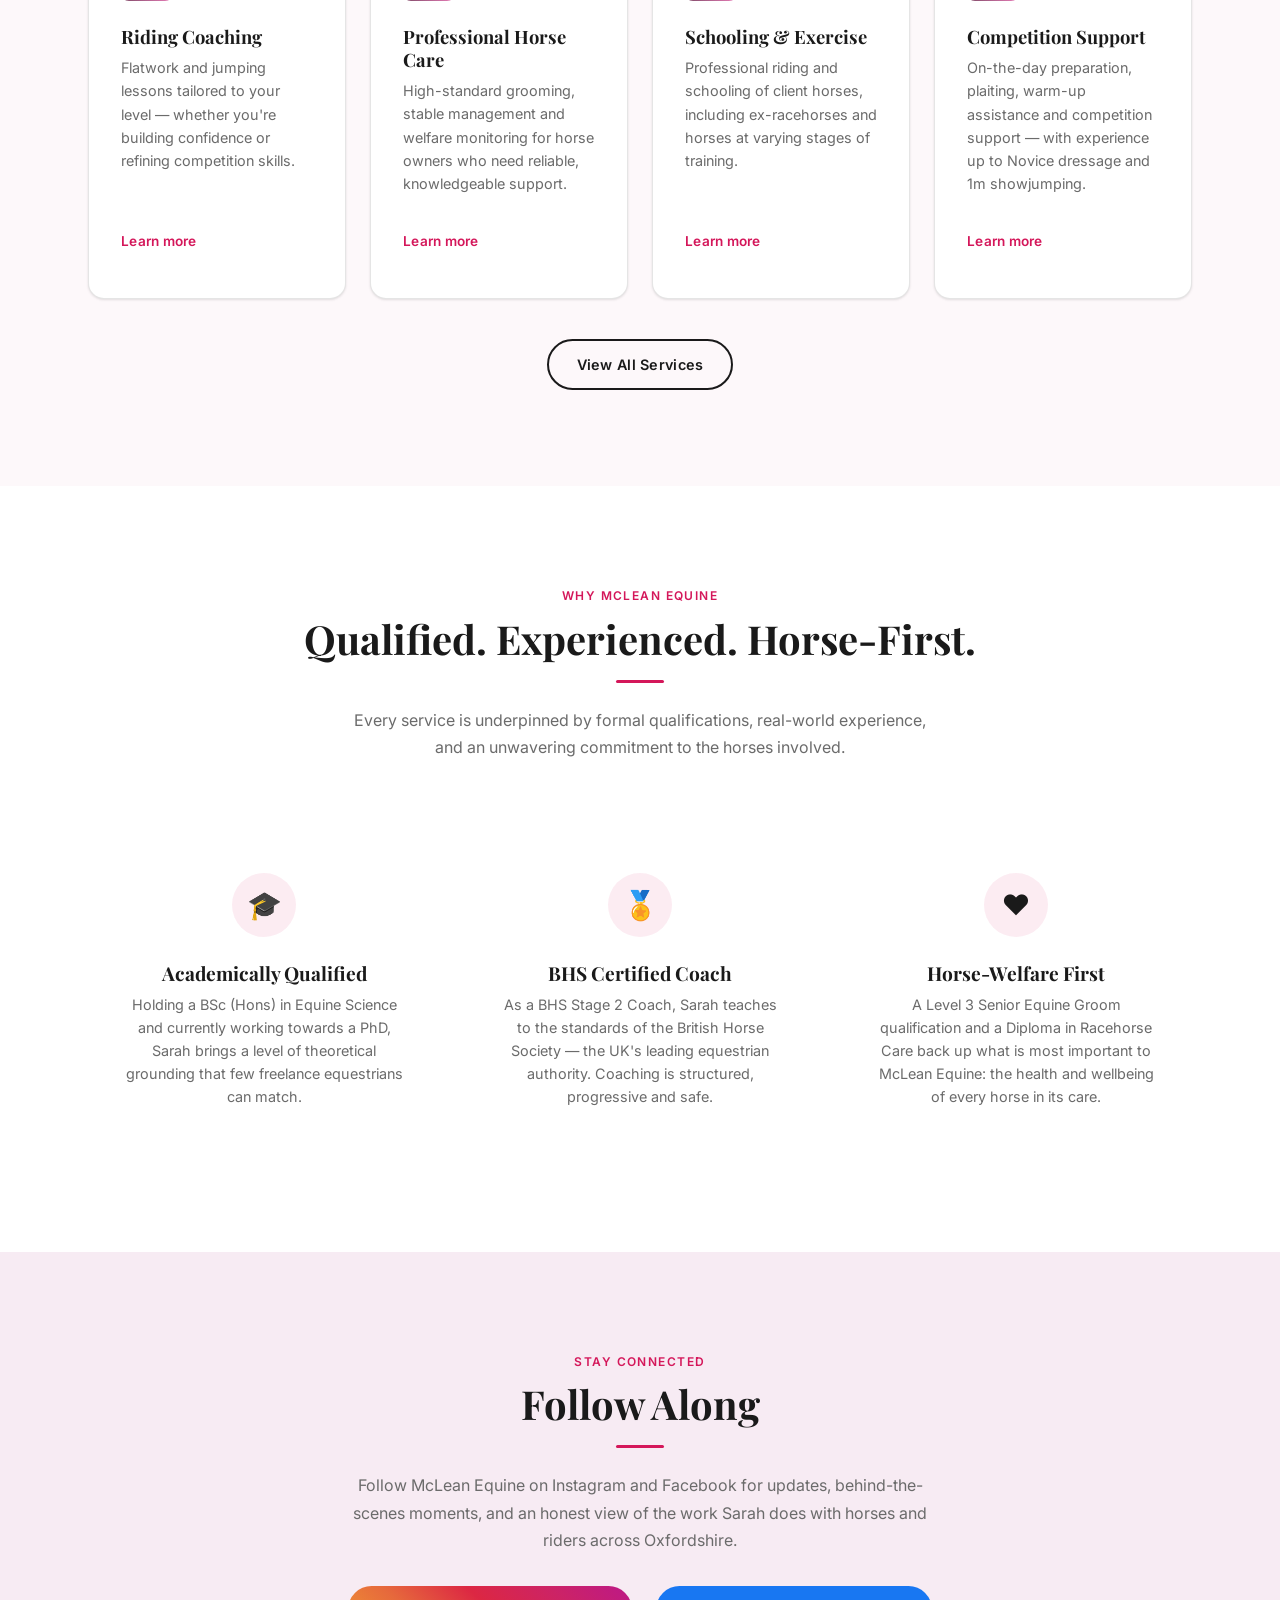
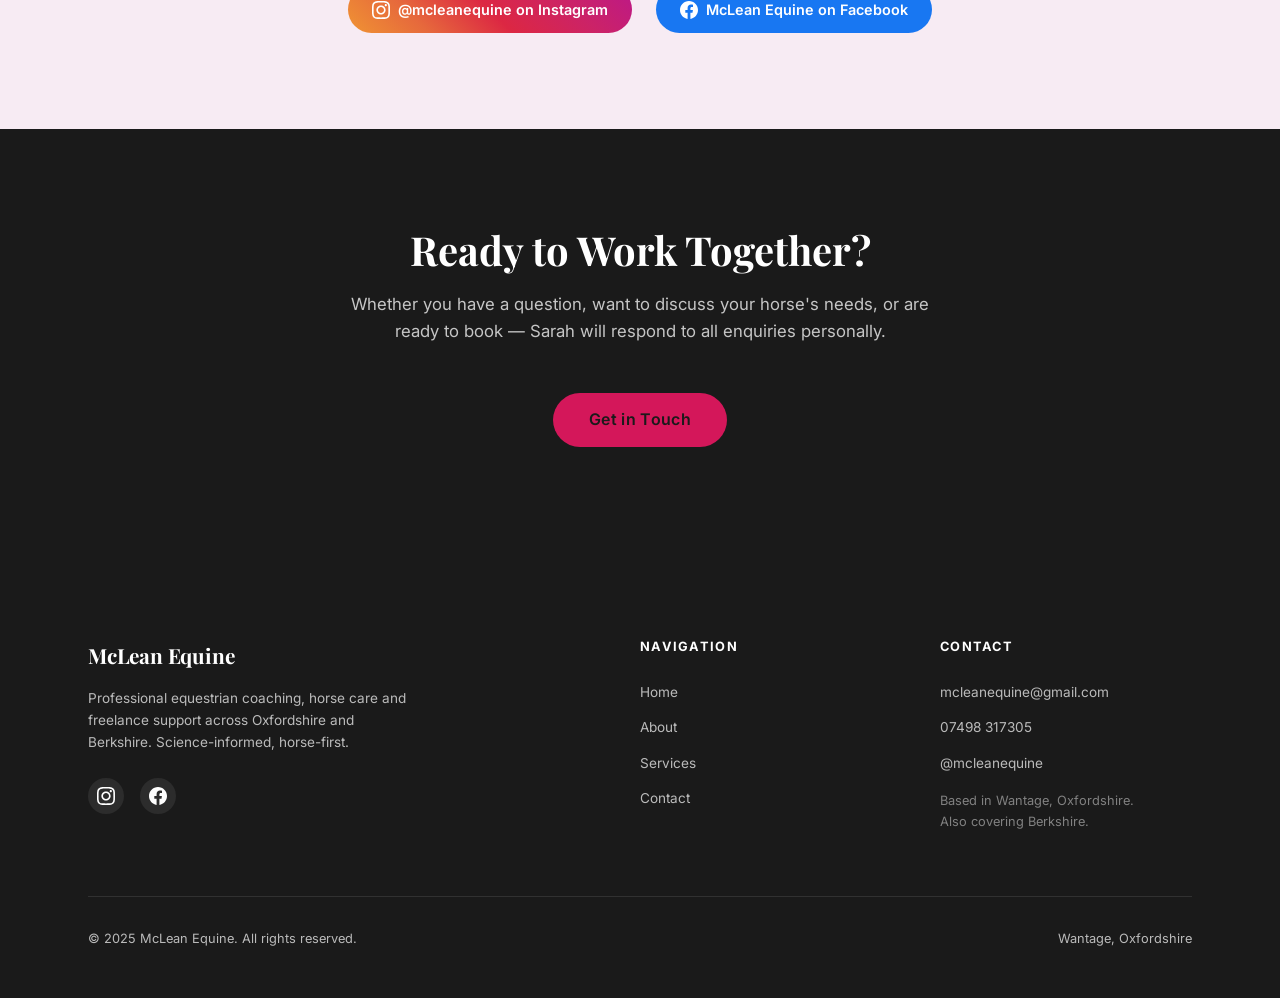
==== commit e9d482d4: "Hide Case Studies nav links and section from all pages Agent-Logs-Url: https://github.com/Jadam00/Mc" ====
--- a/index.html
+++ b/index.html
@@ -38,7 +38,7 @@
         <li><a href="index.html">Home</a></li>
         <li><a href="about.html">About</a></li>
         <li><a href="services.html">Services</a></li>
-        <li><a href="case-studies.html">Case Studies</a></li>
+        <li style="display:none"><a href="case-studies.html">Case Studies</a></li>
         <li><a href="contact.html" class="nav-cta">Contact</a></li>
       </ul>
     </nav>
@@ -160,7 +160,7 @@
     </section>
 
     <!-- ===================== CLIENT OUTCOMES PREVIEW ===================== -->
-    <section class="section bg-cream">
+    <section class="section bg-cream" style="display:none">
       <div class="container">
         <div class="section-header centered">
           <span class="section-eyebrow">Results in Practice</span>
@@ -255,7 +255,7 @@
             <li><a href="index.html">Home</a></li>
             <li><a href="about.html">About</a></li>
             <li><a href="services.html">Services</a></li>
-            <li><a href="case-studies.html">Case Studies</a></li>
+            <li style="display:none"><a href="case-studies.html">Case Studies</a></li>
             <li><a href="contact.html">Contact</a></li>
           </ul>
         </div>
--- a/css/style.css
+++ b/css/style.css
@@ -7,17 +7,17 @@
    ------------------------------------------------------------ */
 :root {
   /* Colours */
-  --color-green:      #2C4A3E;
-  --color-green-dark: #1e3329;
-  --color-charcoal:   #2D2D2D;
-  --color-cream:      #F5F0E8;
-  --color-cream-dark: #ede7d9;
-  --color-sage:       #8BAD9A;
-  --color-gold:       #C9A96E;
-  --color-gold-dark:  #b8934f;
+  --color-black:      #1A1A1A;
+  --color-black-dark: #0D0D0D;
+  --color-charcoal:   #1A1A1A;
+  --color-cream:      #FDF8FA;
+  --color-cream-dark: #F7EBF3;
+  --color-pink-mid:   #E87DB8;
+  --color-pink:       #D4175A;
+  --color-pink-dark:  #B0104B;
   --color-white:      #FFFFFF;
   --color-text-light: #6b6b6b;
-  --color-border:     rgba(44, 74, 62, 0.15);
+  --color-border:     rgba(0, 0, 0, 0.1);
 
   /* Typography */
   --font-heading: 'Playfair Display', Georgia, serif;
@@ -93,7 +93,7 @@
   top: -100%;
   left: 0;
   padding: var(--space-xs) var(--space-sm);
-  background: var(--color-gold);
+  background: var(--color-pink);
   color: var(--color-charcoal);
   font-weight: 600;
   z-index: 9999;
@@ -129,7 +129,7 @@
   font-weight: 600;
   letter-spacing: 0.12em;
   text-transform: uppercase;
-  color: var(--color-gold);
+  color: var(--color-pink);
   margin-bottom: var(--space-xs);
 }
 
@@ -145,7 +145,7 @@
 .section-rule {
   width: 48px;
   height: 3px;
-  background: var(--color-gold);
+  background: var(--color-pink);
   border-radius: var(--radius-full);
   margin: var(--space-sm) 0 var(--space-md);
 }
@@ -177,7 +177,7 @@
 .bg-white      { background: var(--color-white); }
 .bg-cream      { background: var(--color-cream); }
 .bg-cream-dark { background: var(--color-cream-dark); }
-.bg-green      { background: var(--color-green); color: var(--color-white); }
+.bg-green      { background: var(--color-black); color: var(--color-white); }
 
 .text-center { text-align: center; }
 
@@ -200,18 +200,18 @@
 }
 
 .btn:focus-visible {
-  outline: 3px solid var(--color-gold);
+  outline: 3px solid var(--color-pink);
   outline-offset: 3px;
 }
 
 .btn:active { transform: translateY(1px); }
 
 .btn-primary {
-  background: var(--color-gold);
+  background: var(--color-pink);
   color: var(--color-charcoal);
 }
 .btn-primary:hover {
-  background: var(--color-gold-dark);
+  background: var(--color-pink-dark);
   box-shadow: var(--shadow-md);
 }
 
@@ -227,23 +227,23 @@
 
 .btn-outline {
   background: transparent;
-  color: var(--color-green);
-  border: 2px solid var(--color-green);
+  color: var(--color-black);
+  border: 2px solid var(--color-black);
 }
 .btn-outline:hover {
-  background: var(--color-green);
+  background: var(--color-black);
   color: var(--color-white);
 }
 
 .btn-ghost {
   background: transparent;
-  color: var(--color-gold);
+  color: var(--color-pink);
   padding-left: 0;
   padding-right: 0;
   border-radius: 0;
   border-bottom: 2px solid transparent;
 }
-.btn-ghost:hover { border-bottom-color: var(--color-gold); }
+.btn-ghost:hover { border-bottom-color: var(--color-pink); }
 
 .btn-lg { padding: 0.9rem 2.25rem; font-size: 1rem; }
 .btn-sm { padding: 0.5rem 1.25rem; font-size: 0.8rem; }
@@ -260,7 +260,7 @@
   top: 0;
   z-index: 100;
   height: var(--header-height);
-  background: var(--color-green);
+  background: var(--color-black);
   transition: box-shadow var(--transition-base);
 }
 
@@ -311,7 +311,7 @@
   flex-direction: column;
   position: fixed;
   inset: var(--header-height) 0 0 0;
-  background: var(--color-green-dark);
+  background: var(--color-black-dark);
   padding: var(--space-lg);
   gap: 0;
   overflow-y: auto;
@@ -334,7 +334,7 @@
 
 .nav-links li a:hover,
 .nav-links li a.active {
-  color: var(--color-gold);
+  color: var(--color-pink);
   padding-left: var(--space-xs);
 }
 
@@ -342,13 +342,13 @@
   display: inline-flex;
   margin-top: var(--space-sm);
   padding: 0.6rem 1.5rem;
-  background: var(--color-gold);
+  background: var(--color-pink);
   color: var(--color-charcoal);
   border-radius: var(--radius-full);
   font-weight: 600;
   border-bottom: none;
 }
-.nav-links li a.nav-cta:hover { background: var(--color-gold-dark); padding-left: 1.5rem; }
+.nav-links li a.nav-cta:hover { background: var(--color-pink-dark); padding-left: 1.5rem; }
 
 @media (min-width: 768px) {
   .nav-links {
@@ -409,7 +409,7 @@
 }
 
 .nav-toggle:focus-visible {
-  outline: 2px solid var(--color-gold);
+  outline: 2px solid var(--color-pink);
   outline-offset: 4px;
   border-radius: var(--radius-sm);
 }
@@ -423,10 +423,10 @@
    ------------------------------------------------------------ */
 .hero {
   position: relative;
-  min-height: 90vh;
-  display: flex;
-  align-items: center;
-  background-color: var(--color-green-dark);
+  min-height: 25rem;
+  display: flex;
+  align-items: center;
+  background-color: var(--color-black-dark);
   background-image: url('../assets/images/SarahWithHorseAndKid.jpg');
   background-size: cover;
   background-position: center;
@@ -438,7 +438,7 @@
   position: absolute;
   inset: 0;
   /* Dark overlay to ensure hero text remains legible over the photo background */
-  background: rgba(15, 35, 25, 0.58);
+  background: rgba(0, 0, 0, 0.55);
   z-index: 0;
   pointer-events: none;
 }
@@ -467,7 +467,7 @@
   font-weight: 600;
   letter-spacing: 0.15em;
   text-transform: uppercase;
-  color: var(--color-sage);
+  color: var(--color-pink-mid);
   margin-bottom: var(--space-sm);
 }
 
@@ -480,7 +480,7 @@
   margin-bottom: var(--space-md);
 }
 
-.hero-title .highlight { color: var(--color-gold); }
+.hero-title .highlight { color: var(--color-pink); }
 
 .hero-subtitle {
   font-size: clamp(1rem, 1.5vw, 1.2rem);
@@ -498,7 +498,7 @@
 
 /* Page hero (inner pages) */
 .page-hero {
-  background: var(--color-green);
+  background: var(--color-black);
   padding-block: var(--space-3xl) calc(var(--space-3xl) - var(--space-md));
 }
 
@@ -513,7 +513,7 @@
   color: rgba(255,255,255,0.55);
   transition: color var(--transition-fast);
 }
-.page-hero .breadcrumb a:hover { color: var(--color-gold); }
+.page-hero .breadcrumb a:hover { color: var(--color-pink); }
 
 .page-hero h1 {
   color: var(--color-white);
@@ -559,7 +559,7 @@
   display: flex;
   align-items: center;
   justify-content: center;
-  background: linear-gradient(160deg, var(--color-green) 0%, #3a6150 50%, var(--color-green-dark) 100%);
+  background: linear-gradient(160deg, var(--color-black) 0%, #2d1520 50%, var(--color-black-dark) 100%);
   border-radius: var(--radius-lg);
   position: relative;
   overflow: hidden;
@@ -569,7 +569,7 @@
   content: '';
   position: absolute;
   inset: 0;
-  background: radial-gradient(ellipse at 70% 40%, rgba(201,169,110,0.18) 0%, transparent 70%);
+  background: radial-gradient(ellipse at 70% 40%, rgba(212,23,90,0.18) 0%, transparent 70%);
 }
 
 .brand-intro-visual svg {
@@ -615,7 +615,7 @@
 .service-card-icon {
   width: 52px;
   height: 52px;
-  background: linear-gradient(135deg, var(--color-green) 0%, var(--color-sage) 100%);
+  background: linear-gradient(135deg, var(--color-black) 0%, var(--color-pink-mid) 100%);
   border-radius: var(--radius-md);
   display: flex;
   align-items: center;
@@ -641,11 +641,11 @@
 .service-card .btn-ghost {
   font-size: 0.85rem;
   font-weight: 600;
-  color: var(--color-green);
+  color: var(--color-pink);
   align-self: flex-start;
   border-bottom-color: transparent;
 }
-.service-card .btn-ghost:hover { border-bottom-color: var(--color-green); }
+.service-card .btn-ghost:hover { border-bottom-color: var(--color-pink); }
 
 /* Services page full sections */
 .service-section {
@@ -673,7 +673,7 @@
 .service-meta .service-icon-lg {
   width: 72px;
   height: 72px;
-  background: linear-gradient(135deg, var(--color-green) 0%, var(--color-sage) 100%);
+  background: linear-gradient(135deg, var(--color-black) 0%, var(--color-pink-mid) 100%);
   border-radius: var(--radius-lg);
   display: flex;
   align-items: center;
@@ -687,7 +687,7 @@
 .service-body h3 {
   font-size: 1rem;
   font-weight: 600;
-  color: var(--color-green);
+  color: var(--color-black);
   text-transform: uppercase;
   letter-spacing: 0.06em;
   margin-top: var(--space-lg);
@@ -723,13 +723,13 @@
   top: 0.7rem;
   width: 6px;
   height: 6px;
-  background: var(--color-gold);
+  background: var(--color-pink);
   border-radius: 50%;
 }
 
 .enquire-nudge {
   background: var(--color-cream-dark);
-  border-left: 4px solid var(--color-gold);
+  border-left: 4px solid var(--color-pink);
   border-radius: 0 var(--radius-md) var(--radius-md) 0;
   padding: var(--space-md) var(--space-lg);
   margin-top: var(--space-lg);
@@ -758,7 +758,7 @@
   width: 64px;
   height: 64px;
   margin: 0 auto var(--space-md);
-  background: rgba(44,74,62,0.08);
+  background: rgba(212,23,90,0.08);
   border-radius: 50%;
   display: flex;
   align-items: center;
@@ -803,8 +803,8 @@
   font-weight: 700;
   letter-spacing: 0.1em;
   text-transform: uppercase;
-  color: var(--color-gold-dark);
-  background: rgba(201,169,110,0.12);
+  color: var(--color-pink-dark);
+  background: rgba(212,23,90,0.10);
   padding: 0.3rem 0.75rem;
   border-radius: var(--radius-full);
   margin-bottom: var(--space-sm);
@@ -861,7 +861,7 @@
   font-family: var(--font-heading);
   font-size: 4rem;
   font-weight: 700;
-  color: rgba(44,74,62,0.12);
+  color: rgba(0,0,0,0.08);
   line-height: 1;
   flex-shrink: 0;
 }
@@ -883,7 +883,7 @@
   font-weight: 700;
   text-transform: uppercase;
   letter-spacing: 0.08em;
-  color: var(--color-green);
+  color: var(--color-black);
   margin-bottom: var(--space-xs);
   margin-top: var(--space-lg);
 }
@@ -898,7 +898,7 @@
 }
 
 .case-outcome {
-  background: var(--color-green);
+  background: var(--color-black);
   color: var(--color-white);
   border-radius: var(--radius-lg);
   padding: var(--space-lg);
@@ -909,7 +909,7 @@
   font-size: 0.85rem;
   text-transform: uppercase;
   letter-spacing: 0.08em;
-  color: var(--color-sage);
+  color: var(--color-pink-mid);
   margin-bottom: var(--space-sm);
 }
 
@@ -1002,7 +1002,7 @@
   display: flex;
   align-items: center;
   justify-content: center;
-  background: linear-gradient(160deg, var(--color-green) 0%, #3a6150 40%, var(--color-green-dark) 100%);
+  background: linear-gradient(160deg, var(--color-black) 0%, #2d1520 40%, var(--color-black-dark) 100%);
   position: relative;
   overflow: hidden;
 }
@@ -1011,7 +1011,7 @@
   content: '';
   position: absolute;
   inset: 0;
-  background: radial-gradient(ellipse at 40% 30%, rgba(201,169,110,0.2) 0%, transparent 65%);
+  background: radial-gradient(ellipse at 40% 30%, rgba(212,23,90,0.2) 0%, transparent 65%);
 }
 
 .about-image-visual svg {
@@ -1027,8 +1027,8 @@
   bottom: var(--space-lg);
   left: var(--space-lg);
   right: var(--space-lg);
-  background: rgba(30,51,41,0.85);
-  border-left: 3px solid var(--color-gold);
+  background: rgba(0,0,0,0.80);
+  border-left: 3px solid var(--color-pink);
   border-radius: 0 var(--radius-md) var(--radius-md) 0;
   padding: var(--space-md);
   color: var(--color-white);
@@ -1070,7 +1070,7 @@
   flex-shrink: 0;
   width: 44px;
   height: 44px;
-  background: rgba(44,74,62,0.08);
+  background: rgba(212,23,90,0.08);
   border-radius: var(--radius-sm);
   display: flex;
   align-items: center;
@@ -1105,7 +1105,7 @@
 .contact-icon {
   width: 48px;
   height: 48px;
-  background: var(--color-green);
+  background: var(--color-black);
   border-radius: var(--radius-md);
   display: flex;
   align-items: center;
@@ -1114,13 +1114,13 @@
   flex-shrink: 0;
 }
 
-.contact-method-text h4 { font-size: 0.9rem; margin-bottom: 0.2rem; color: var(--color-green); }
+.contact-method-text h4 { font-size: 0.9rem; margin-bottom: 0.2rem; color: var(--color-black); }
 .contact-method-text a {
   font-weight: 500;
   color: var(--color-charcoal);
   transition: color var(--transition-fast);
 }
-.contact-method-text a:hover { color: var(--color-gold-dark); }
+.contact-method-text a:hover { color: var(--color-pink-dark); }
 .contact-method-text p { font-size: 0.85rem; color: var(--color-text-light); max-width: none; }
 
 /* ------------------------------------------------------------
@@ -1150,10 +1150,10 @@
   transition: color var(--transition-fast);
 }
 
-.faq-question:hover { color: var(--color-green); }
+.faq-question:hover { color: var(--color-pink); }
 
 .faq-question:focus-visible {
-  outline: 2px solid var(--color-gold);
+  outline: 2px solid var(--color-pink);
   outline-offset: 2px;
   border-radius: var(--radius-sm);
 }
@@ -1163,7 +1163,7 @@
   height: 20px;
   flex-shrink: 0;
   transition: transform var(--transition-base);
-  color: var(--color-sage);
+  color: var(--color-pink-mid);
 }
 
 .faq-item.is-open .faq-chevron { transform: rotate(180deg); }
@@ -1190,7 +1190,7 @@
    CTA section
    ------------------------------------------------------------ */
 .cta-section {
-  background: var(--color-green);
+  background: var(--color-black);
   text-align: center;
   padding-block: var(--space-3xl);
 }
@@ -1253,7 +1253,7 @@
   justify-content: center;
   transition: background var(--transition-fast);
 }
-.footer-socials a:hover { background: var(--color-gold); }
+.footer-socials a:hover { background: var(--color-pink); }
 .footer-socials svg { width: 18px; height: 18px; fill: currentColor; color: var(--color-white); }
 
 .footer-col h4 {
@@ -1267,7 +1267,7 @@
 
 .footer-col ul { display: flex; flex-direction: column; gap: 0.6rem; }
 .footer-col ul li a { font-size: 0.85rem; transition: color var(--transition-fast); }
-.footer-col ul li a:hover { color: var(--color-gold); }
+.footer-col ul li a:hover { color: var(--color-pink); }
 
 .footer-bottom {
   border-top: 1px solid rgba(255,255,255,0.1);
@@ -1320,7 +1320,7 @@
 /* Focus visible for interactive elements */
 a:focus-visible,
 button:focus-visible {
-  outline: 3px solid var(--color-gold);
+  outline: 3px solid var(--color-pink);
   outline-offset: 3px;
   border-radius: var(--radius-sm);
 }
